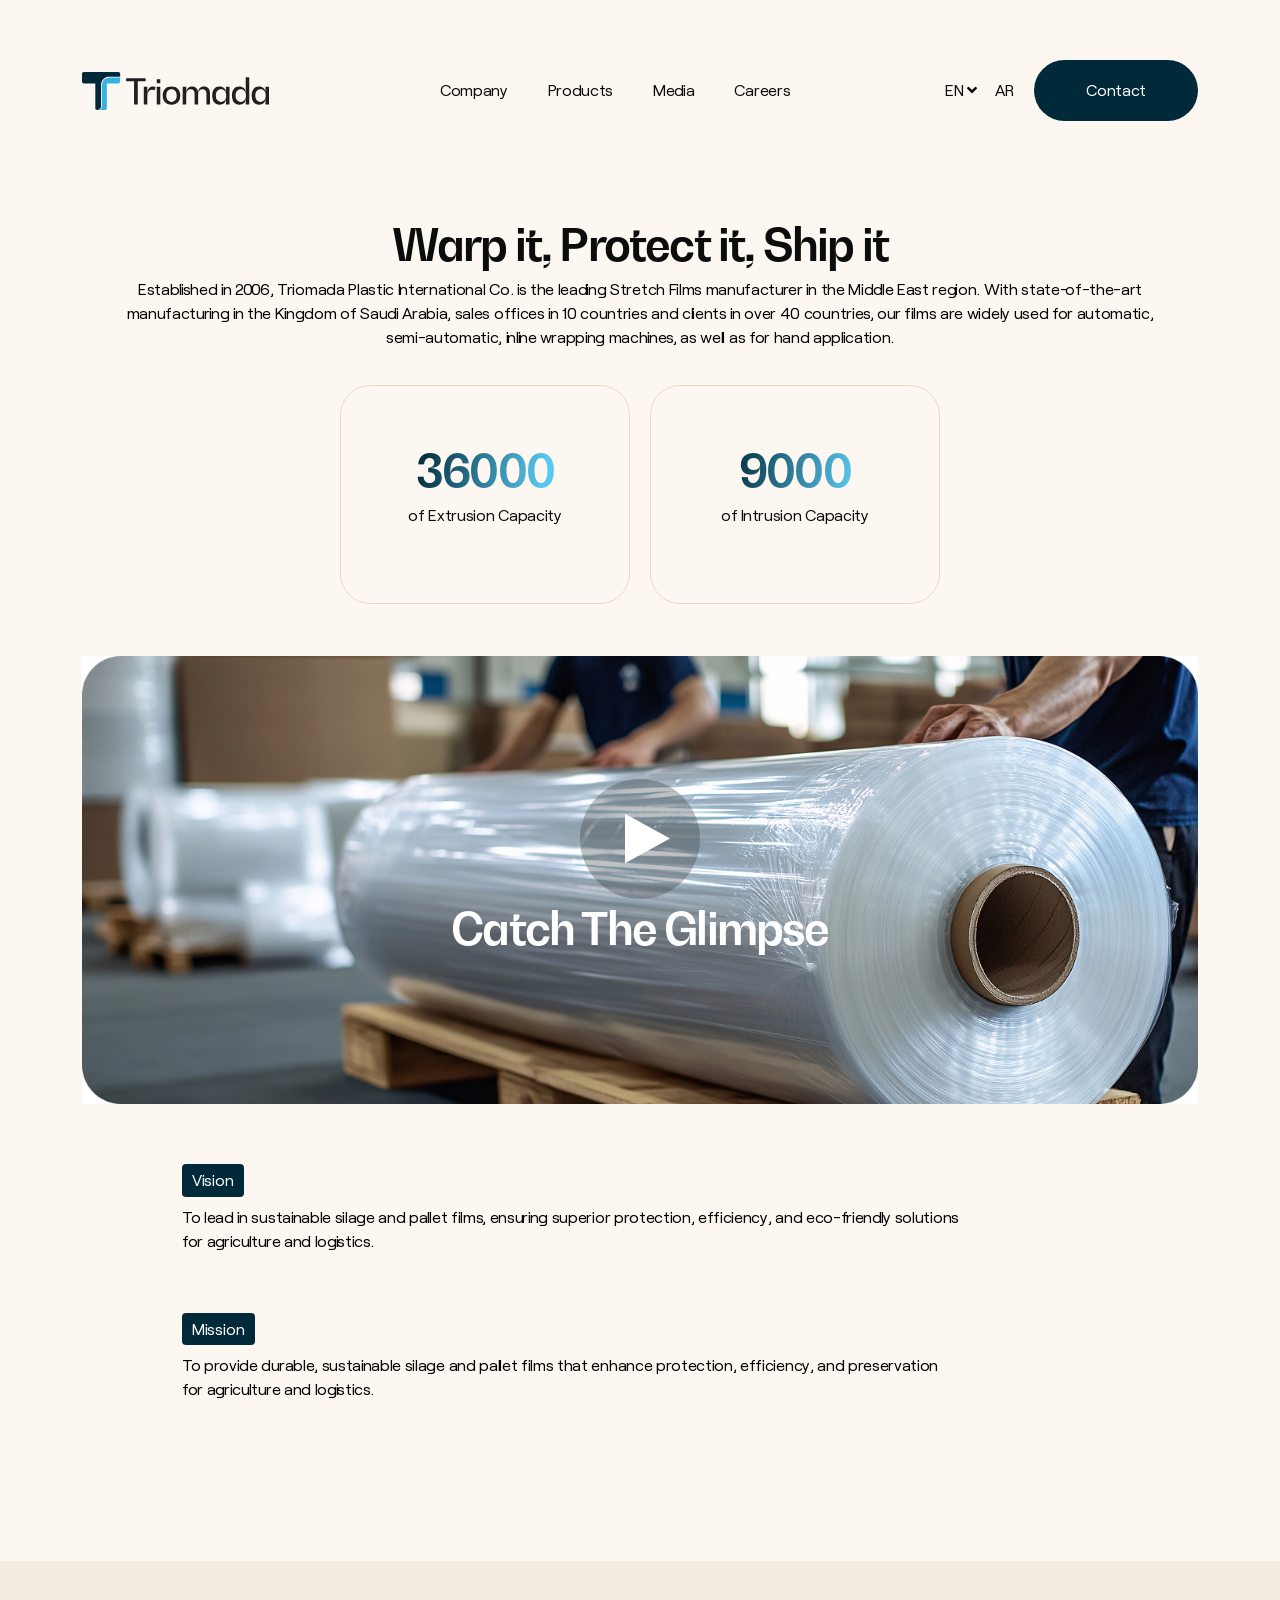
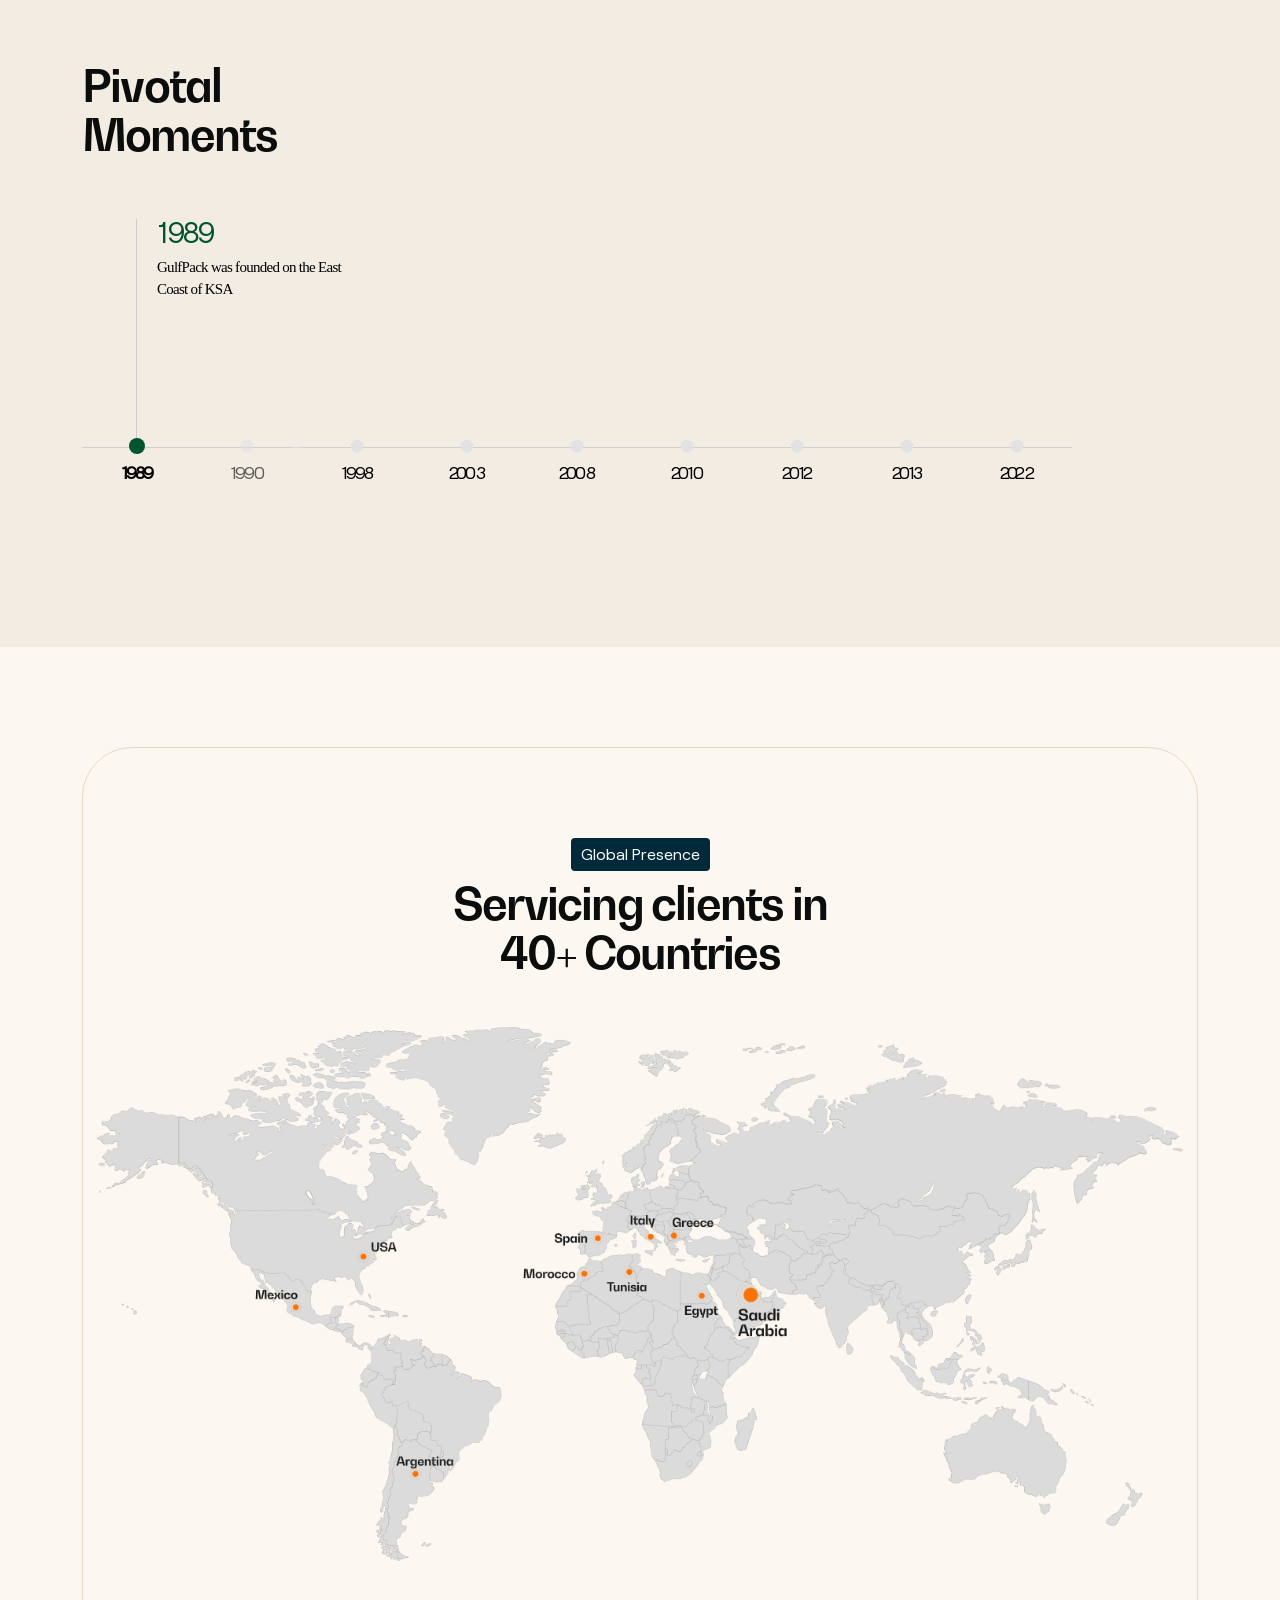
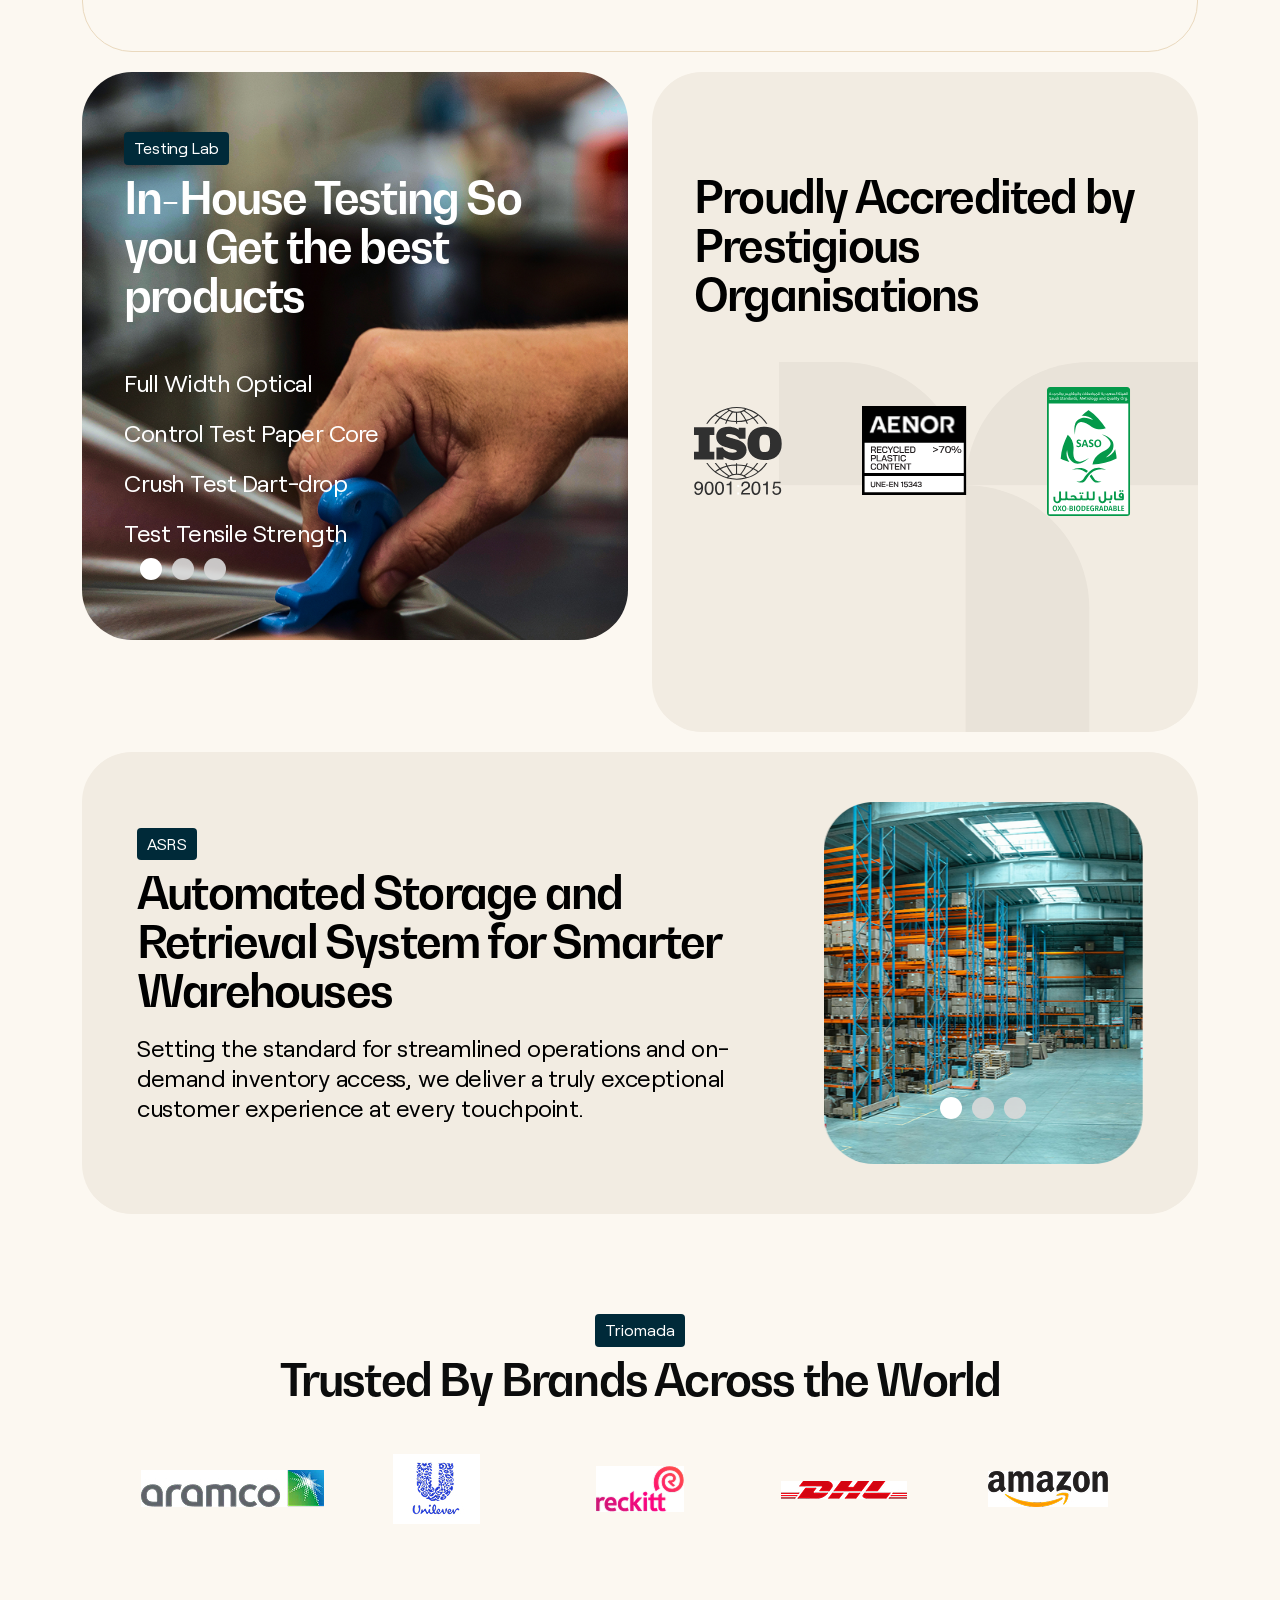
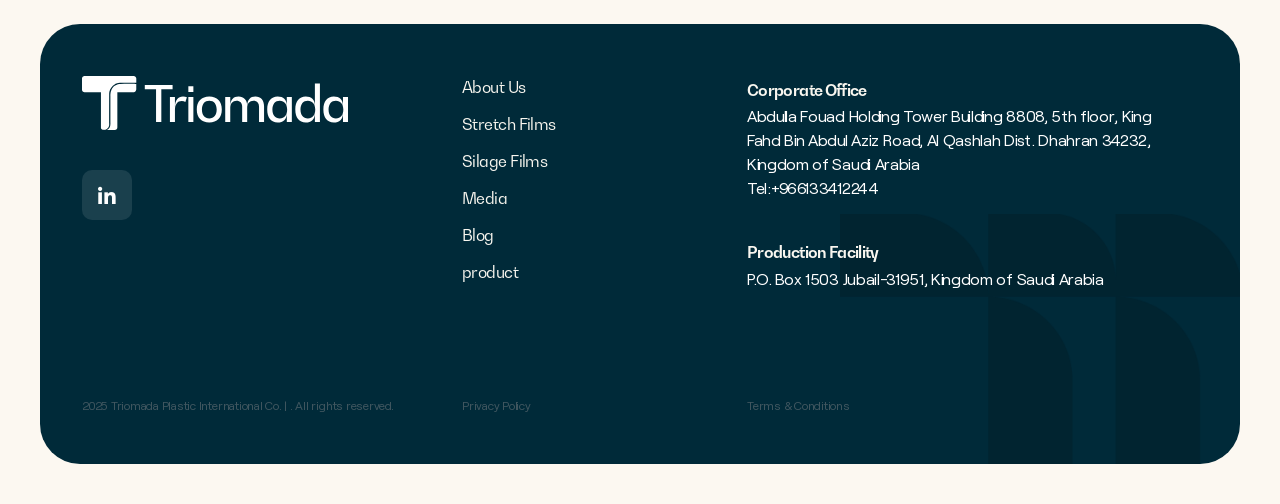
==== About.html @ 0fbc6c4c "all page" ====
<!DOCTYPE html>
<html>

<head>
  <title>Triomada</title>
  <meta name="viewport" content="width=device-width, initial-scale=1.0">
  <meta charset="utf-8">
  <link rel="icon" href="images/favicon.svg" type="image/x-icon">
  <link rel="stylesheet" href="./assets/css/bootstrap.min.css">
  <link rel="stylesheet" href="./assets/css/fancybox.css" />
  <link rel="stylesheet" href="./assets/js/owlcarousel/owl.carousel.css">
  <link rel="stylesheet" href="./assets/css/aos.css" type="text/css">
  <link rel="stylesheet" href="./assets/css/fontawesome-all.min.css" type="text/css">

  <link rel="stylesheet" type="text/css" href="./assets/css/custom.css">
  <link rel="stylesheet" type="text/css" href="./assets/css/responsive.css">


</head>

<body>
  <header id="header" class="inner-header">
    <div class="container">
      <div class="header-menu">
        <nav class="navbar navbar-expand-lg navbar-dark">
          <a class="navbar-brand" href="#"><img src="./assets/images/logo2.svg" alt=""></a>
          <div class="collapse navbar-collapse" id="collapsibleNavbar">
            <ul class="navbar-nav mx-auto">
              <li class="nav-item active"><a href="#">Company</a></li>
              <li class="nav-item"><a href="#">Products</a></li>
              <li class="nav-item"><a href="Media.html">Media</a></li>
              <li class="nav-item"><a href="Careers.html">Careers</a></li>

            </ul>
            <div class="language-werrp">
              <ul>
                <li class="nav-item"><a href="#">EN <i class="fas fa-angle-down"></i></a></li>
                <li class="nav-item"><a href="#">AR</a></li>
              </ul>
            </div>

            <div class="contact-btn">
              <a href="contact.html" class="btn">Contact</a>
            </div>
          </div>

          <button class="navbar-toggler" type="button" data-bs-toggle="collapse" data-bs-target="#collapsibleNavbar">
            <div class="menu-icon">
              <span class="navicon"></span>
            </div>
          </button>
        </nav>
      </div>
    </div>
  </header><!----close header-->

  <div class="media-page about-page">
    <div class="container">
      <div class="career-hd protectwarp" data-aos="zoom-in" data-aos-duration="3000">
        <h2>Warp it, Protect it, Ship it</h2>
        <p>Established in 2006, Triomada Plastic International Co. is the leading Stretch Films manufacturer in the
          Middle East region. With state-of-the-art manufacturing in the Kingdom of Saudi Arabia, sales offices in 10
          countries and clients in over 40 countries, our films are widely used for automatic, semi-automatic, inline
          wrapping machines, as well as for hand application.</p>
      </div>

      <div class="intrusion-card mt-0">
        <div class="card-werrp" data-aos="fade-up">
          <h2>36000</h2>
          <p>of Extrusion Capacity</p>
        </div>
        <div class="card-werrp" data-aos="fade-up">
          <h2>9000</h2>
          <p>of Intrusion Capacity</p>
        </div>
      </div>

      <div class="video-section">
        <div class="wrap-pallet">
          <img src="./assets/images/about/plastic-banner.jpg" alt="">
        </div>

        <div class="play-button">
          <!-- Fancybox video link -->
          <a href="https://lifeblnc.com/videos/solution/hero.mp4" id="playicon" data-fancybox="">
            <img src="./assets/images/about/play.svg" alt="">
          </a>
        </div>

        <div class="bottomcnt">
          <h2>Catch The Glimpse</h2>
        </div>
      </div><!----close-video-section--->

      <div class="vision-section">
        <div class="academic" data-aos="fade-up" data-aos-delay="200">
          <h6 class="heading6">Vision</h6>
          <p>To lead in sustainable silage and pallet films, ensuring superior protection, efficiency,
            and eco-friendly solutions for agriculture and logistics.</p>
        </div>
        <div class="academic" data-aos="fade-up" data-aos-delay="300">
          <h6 class="heading6">Mission</h6>
          <p>To provide durable, sustainable silage and pallet films that enhance protection, efficiency, and
            preservation for agriculture and logistics.</p>
        </div>
      </div><!----close--vision-section---->






    </div>
  </div><!----media-section-->


  <div class="pivotal-moments">
    <div class="container">
      <div class="growing-cnt">
        <h2>Pivotal <br>
          Moments</h2>
      </div>
      <div class="time-line">
        <div class="dates-overflow">
          <div class="dates-wrap">
            <div class="date active">
              <div class="date-year">
                <p>1989</p>
              </div>
              <div class="date-content">
                <div class="date-image">
                  <span class="yearwarp">1989 <img src="./assets/images/About/getty-img.jpg" alt=""></span>
                </div>
                <div class="date-text">GulfPack was founded on the East Coast of KSA</div>
              </div>
            </div>

            <div class="date ">
              <div class="date-year">
                <p>1990</p>
              </div>
              <div class="date-content">
                <div class="date-image"><span class="yearwarp">1990 <img src="./assets/images/About/getty-img.jpg"
                      alt=""></span></div>
                <div class="date-text">GulfPack was founded on the East Coast of KSA</div>
              </div>
            </div>
            <div class="date">
              <div class="date-year">
                <p>1998</p>
              </div>
              <div class="date-content">
                <div class="date-image"><span class="yearwarp">1998 <img src="./assets/images/About/getty-img.jpg"
                      alt=""></span></div>
                <div class="date-text">GulfPack was founded on the East Coast of KSA</div>
              </div>
            </div>
            <div class="date">
              <div class="date-year">
                <p>2003</p>
              </div>
              <div class="date-content">
                <div class="date-image"><span class="yearwarp">2003 <img src="./assets/images/About/getty-img.jpg"
                      alt=""></span></div>
                <div class="date-text">GulfPack was founded on the East Coast of KSA</div>
              </div>
            </div>
            <div class="date">
              <div class="date-year">
                <p>2008</p>
              </div>
              <div class="date-content">
                <div class="date-image"><span class="yearwarp">2008 <img src="./assets/images/About/getty-img.jpg"
                      alt=""></span></div>
                <div class="date-text">GulfPack was founded on the East Coast of KSA</div>
              </div>
            </div>
            <div class="date">
              <div class="date-year">
                <p>2010</p>
              </div>
              <div class="date-content">
                <div class="date-image"><span class="yearwarp">2010 <img src="./assets/images/About/getty-img.jpg"
                      alt=""></span></div>
                <div class="date-text">GulfPack was founded on the East Coast of KSA</div>
              </div>
            </div>
            <div class="date">
              <div class="date-year">
                <p>2012</p>
              </div>
              <div class="date-content">
                <div class="date-image"><span class="yearwarp">2012 <img src="./assets/images/About/getty-img.jpg"
                      alt=""></span></div>
                <div class="date-text">GulfPack was founded on the East Coast of KSA</div>
              </div>
            </div>
            <div class="date">
              <div class="date-year">
                <p>2013</p>
              </div>
              <div class="date-content">
                <div class="date-image"><span class="yearwarp">2013 <img src="./assets/images/About/getty-img.jpg"
                      alt=""></span></div>
                <div class="date-text">GulfPack was founded on the East Coast of KSA</div>
              </div>
            </div>
            <div class="date">
              <div class="date-year">
                <p>2022</p>
              </div>
              <div class="date-content">
                <div class="date-image"><span class="yearwarp">2022 <img src="./assets/images/About/getty-img.jpg"
                      alt=""></span></div>
                <div class="date-text">GulfPack was founded on the East Coast of KSA</div>
              </div>
            </div>
          </div>
        </div>
      </div>





    </div>
  </div><!--pivotal-moments---->


  <div class="global-section">
    <div class="container">
      <div class="presence-bg" data-aos="fade-up" data-aos-delay="200">
        <div class="global-hd">
          <h6 class="heading6">Global Presence</h6>
          <h2>Servicing clients in <br>
            40+ Countries</h2>
        </div>
        <div class="map">
          <img src="./assets/images/about/map.png" alt="">
        </div>
      </div><!--presence-bg-->

      <div class="Lab-section" data-aos="fade-up" data-aos-delay="200">
        <div class="row">
          <div class="col-md-6">
            <div class="labslider2">
              <div class="owl-carousel owl-theme slider2">
                <div class="item-werrp">
                  <div class="service-img">
                    <img src="./assets/images/about/auto-service.jpg" alt="">
                  </div>
                  <div class="testing-cnt">
                    <h6 class="heading6">Testing Lab</h6>
                    <h2>In-House Testing So you
                      Get the best products</h2>
                    <ul>
                      <li>Full Width Optical</li>
                      <li>Control Test Paper Core</li>
                      <li> Crush Test Dart-drop</li>
                      <li>Test Tensile Strength </li>
                    </ul>
                  </div>
                </div>

                <div class="item-werrp">
                  <div class="service-img">
                    <img src="./assets/images/about/auto-service.jpg" alt="">
                  </div>
                  <div class="testing-cnt">
                    <h6 class="heading6">Testing Lab</h6>
                    <h2>In-House Testing So you
                      Get the best products</h2>
                    <ul>
                      <li>Full Width Optical</li>
                      <li>Control Test Paper Core</li>
                      <li> Crush Test Dart-drop</li>
                      <li>Test Tensile Strength </li>
                    </ul>
                  </div>
                </div>

                <div class="item-werrp">
                  <div class="service-img">
                    <img src="./assets/images/about/auto-service.jpg" alt="">
                  </div>
                  <div class="testing-cnt">
                    <h6 class="heading6">Testing Lab</h6>
                    <h2>In-House Testing So you
                      Get the best products</h2>
                    <ul>
                      <li>Full Width Optical</li>
                      <li>Control Test Paper Core</li>
                      <li> Crush Test Dart-drop</li>
                      <li>Test Tensile Strength </li>
                    </ul>
                  </div>
                </div>




              </div>
            </div>
          </div>

          <div class="col-md-6">
            <div class="service-box">
              <div class="proudly-cnt">
                <h2>Proudly Accredited by
                  Prestigious Organisations</h2>
                <ul class="colum1">
                  <li><a href="#"><img src="./assets/images/about/Isolation_Mode.svg" alt=""></a></li>
                  <li><a href="#"><img src="./assets/images/about/Isolation_Mode2.svg" alt=""></a></li>
                  <li><a href="#"><img src="./assets/images/about/Isolation_Mode3.svg" alt=""></a></li>
                </ul>
              </div>
            </div>
          </div>
        </div>
      </div><!---Lab-section-->

      <div class="retrieval-section" data-aos="fade-up" data-aos-delay="400">
        <div class="row">
          <div class="col-md-8">
            <div class="standard-cnt">
              <h6 class="heading6">ASRS</h6>
              <h2>Automated Storage and
                Retrieval System for Smarter
                Warehouses</h2>
              <p>Setting the standard for streamlined operations and on-demand inventory access, we deliver a truly
                exceptional customer experience at every touchpoint.</p>
            </div>
          </div>
          <div class="col-md-4">
            <div class="labslider2">
              <div class="owl-carousel owl-theme slider2">
                <div class="item-werrp">
                  <div class="service-img">
                    <img src="./assets/images/about/jacques-dillies.jpg" alt="">
                  </div>
                </div>
                <div class="item-werrp">
                  <div class="service-img">
                    <img src="./assets/images/about/jacques-dillies.jpg" alt="">
                  </div>
                </div>
                <div class="item-werrp">
                  <div class="service-img">
                    <img src="./assets/images/about/jacques-dillies.jpg" alt="">
                  </div>
                </div>
              </div>
            </div>
          </div>
        </div>
      </div>



    </div>
  </div><!--global-section-->

  <div class="brands-section">
    <div class="container">
     <div class="brands-hd" data-aos="zoom-in" data-aos-duration="3000">
      <h6 class="heading6">Triomada</h6>
      <h2>Trusted By Brands Across the World</h2>
     </div>


      <div class="owl-carousel owl-theme brandlogo" >
        <div class="item-logo">
          <a href="#"><img src="./assets/images/about/brand1.jpg" alt=""></a>
        </div>
        <div class="item-logo">
          <a href="#"><img src="./assets/images/about/brand2.jpg" alt=""></a>
        </div>
        <div class="item-logo">
          <a href="#"><img src="./assets/images/about/brand3.jpg" alt=""></a>
        </div>
        <div class="item-logo">
          <a href="#"><img src="./assets/images/about/brand4.jpg" alt=""></a>
        </div>
        <div class="item-logo">
          <a href="#"><img src="./assets/images/about/brand5.jpg" alt=""></a>
        </div>
      </div>
    </div>
  </div><!--brands-section-->

  <footer class="footer">
    <div class="footer-bg">
      <div class="container">
        <div class="row">
          <div class="col-md-4">
            <div class="ftr-logo">
              <a href="#"><img src="./assets/images/footer-logo.svg" alt=""></a>
            </div>
            <div class="social-icon">
              <a href="#"><i class="fab fa-linkedin-in"></i></a>
            </div>
          </div>
          <div class="col-md-3">
            <div class="ftr-menu">
              <ul>
                <li><a href="#">About Us</a></li>
                <li><a href="#">Stretch Films</a></li>
                <li><a href="#">Silage Films</a></li>
                <li><a href="#">Media</a></li>
                <li><a href="#">Blog</a></li>
                <li><a href="#">product</a></li>
              </ul>
            </div>
          </div>

          <div class="col-md-5">
            <div class="contact-adress">
              <h5>Corporate Office</h5>
              <p>Abdulla Fouad Holding Tower Building 8808, 5th floor, King
                Fahd Bin Abdul Aziz Road, Al Qashlah Dist. Dhahran 34232, Kingdom of Saudi Arabia</p>
              <p>Tel:<a href="tel:+966133412244">+966133412244</a></p>

              <div class="facility">
                <h5>Production Facility</h5>
                <p>P.O. Box 1503 Jubail-31951, Kingdom of Saudi Arabia</p>
              </div>

            </div>
          </div>


        </div>

        <div class="copyright">
          <div class="row">
            <div class="col-md-4">
              <p>2025 Triomada Plastic International Co. | . All rights reserved.</p>
            </div>
            <div class="col-md-3">
              <p>Privacy Policy</p>
            </div>
            <div class="col-md-5">
              <p>Terms & Conditions</p>
            </div>
          </div>
        </div>


      </div>
    </div>
  </footer>


  <script src="./assets/js/jquery-3.6.3.js"></script>
  <script src="./assets/js/bootstrap.bundle.min.js"></script>
  <script src="./assets/js/fancybox.umd.js"></script>
  <script src="./assets/js/aos.js"></script>
  <script src="./assets/js/owlcarousel/owl.carousel.js"></script>
  <script src="./assets/js/custom.js"></script>


  <script>
    window.addEventListener('load', function () {
      const dates = document.querySelectorAll('.date');
      const controls = document.querySelectorAll('.controls');
      let activeDate = 0;
      let autoplayInterval;
      const autoplayDelay = 3000; // Delay in milliseconds (3 seconds)

      function changeDate(index) {
        if (index < 0) index = 0;
        if (index >= dates.length) index = dates.length - 1;

        dates.forEach((date, i) => {
          date.classList.remove('active', 'sibling');
          if (i === index) {
            date.classList.add('active');
          } else if (i === index - 1 || i === index + 1) {
            date.classList.add('sibling');
          }
        });
      }

      function startAutoplay() {
        stopAutoplay(); // Ensure no duplicate intervals are running
        autoplayInterval = setInterval(() => {
          activeDate = (activeDate + 1) % dates.length; // Loop back to the start
          changeDate(activeDate);
        }, autoplayDelay);
      }

      function stopAutoplay() {
        clearInterval(autoplayInterval);
      }

      dates.forEach((date, index) => {
        date.addEventListener('click', () => {
          activeDate = index;
          changeDate(activeDate);
          startAutoplay(); // Restart autoplay after manual interaction
        });
      });

      controls.forEach(control => {
        control.addEventListener('click', () => {
          const direction = parseInt(control.dataset.direction);
          activeDate += direction;
          if (activeDate < 0) activeDate = 0;
          if (activeDate >= dates.length) activeDate = dates.length - 1;
          changeDate(activeDate);
          startAutoplay(); // Restart autoplay after manual interaction
        });
      });

      // Start autoplay when the page loads
      startAutoplay();
    });

  </script>








</body>

</html>
---- assets/css/custom.css ----
/*
Poject Title : Triomada
Responsive   : Yes ( Bootstrap5) 
Author       : Golu Prajapati
Status       : Find a small win each day.
Date         : 22/02/2025.
*/


@font-face {font-family:FontAwesome;src:url(../fonts/FontAwesome.otf);}
@font-face {font-family:BwGradualDEMO-Regular;src:url(../fonts/BwGradualDEMO-Regular.otf);}
@font-face {font-family:BwGradualDEMO-Light; src:url(../fonts/BwGradualDEMO-Light.otf);}
@font-face {font-family:BwGradualDEMO-Bold; src:url(../fonts/BwGradualDEMO-Bold.otf);}
@font-face {font-family:BwGradualDEMO-Medium; src:url(../fonts/BwGradualDEMO-Medium.otf);}

@font-face{font-family:Roobert-Regular; src: url(../fonts/Roobert-Regular.ttf); }
@font-face{font-family:Roobert-SemiBold; src: url(../fonts/Roobert-SemiBold.otf); }
@font-face{font-family:Roobert-Medium; src: url(../fonts/Roobert-Medium.otf); }

body{font-family: "Roobert-Regular", serif;color:#353332;line-height:1.7;font-size: 14px; letter-spacing: normal;}

h2{font-family:'BwGradualDEMO-Bold';}
h4{font-family:'BwGradualDEMO-Bold';}

h1, h2, h3, h4, h5, h6, p, ul, ol, li {position: relative;}
img {max-width: 100%;}
ul{list-style: none; padding: 0px; margin: 0px;}
a{text-decoration: none;}
/*---header----*/
#header{position: absolute; top: 60px; left: 0px; right: 0px; width: 100%;z-index: 99;}
.navbar-expand-lg .navbar-collapse{justify-content: end;}
.header-menu .navbar-dark{background:transparent; border-radius: 0px; padding:0px;} 
.header-menu .navbar-nav li a {color: #FFF;text-align: center;font-size: 16px;font-style: normal;font-weight: 500;
  line-height: 20px;letter-spacing: -0.32px; margin: 0px 20px;}
.header-menu .navbar-nav li.active a{color: #FCF8F1;}
.header-menu .navbar-nav li a:hover{color: #FCF8F1;}
   
.language-werrp ul{display: flex; align-items: center; gap: 0px 18px; margin-right: 20px;}
.language-werrp li a{color: #FFF;text-align: center;font-size: 16px;font-style: normal;font-weight: 500;
  line-height: 20px;letter-spacing: -0.32px;}

.contact-btn a.btn{display: inline-flex;justify-content: center;align-items: center;gap: 10px;padding: 20px 52px;border-radius: 160px;
  background: #FFF; color: #002A3A;font-size: 16px;font-weight: 500;line-height: 20.8px;letter-spacing: -0.32px; border: 0px;
  transition: background 0.3s ease-in-out, color 0.3s ease-in-out, transform 0.3s ease-in-out, box-shadow 0.3s ease-in-out;}

.contact-btn a.btn:hover {background: #002A3A;color: #FFF;transform: translateY(-3px);box-shadow: 0px 10px 20px rgba(0, 42, 58, 0.2);}
.contact-btn a.btn:active {transform: translateY(1px);box-shadow: 0px 5px 10px rgba(0, 42, 58, 0.15);}



.navbar-toggler {position: relative;padding: 5px;border: none;background: transparent;}

.menu-icon {width: 25px;height: 20px;display: flex;flex-direction: column;justify-content: space-between;cursor: pointer;}
.navicon {background: #fff;display: block;height: 3px;width: 25px;position: relative;transition: all 0.3s ease-in-out;}
.navicon:before,
.navicon:after {content: '';background: #fff;width: 100%;height: 3px;position: absolute;left: 0;transition: all 0.3s ease-in-out;}
.navicon:before {top: -8px;}
.navicon:after {top: 8px;}
/* Toggle Animation */
.navbar-toggler[aria-expanded="true"] .navicon {background: transparent;}
.navbar-toggler[aria-expanded="true"] .navicon:before {transform: rotate(45deg);top: 0;}
.navbar-toggler[aria-expanded="true"] .navicon:after {transform: rotate(-45deg);top: 0;}

.navbar-toggler:focus{box-shadow: none;}



.inner-header .header-menu .navbar-nav li a {color: #0B0B0B;}
.inner-header .contact-btn a.btn{background: #002A39; color: #fff;}
.inner-header .language-werrp li a{color: #0B0B0B;}

/*---header close---*/


/*---banner section----*/
.banner-section{padding: 30px 40px 0px 40px; background: #FCF8F1;}
.banner-werrp{background-image: url(../images/Home-banner.jpg); background-position: center; background-size: cover; position: relative; padding: 40% 0px 0px 0px; border-radius: 50px;}
.tittle-hd{text-align: center; position: absolute; bottom: 40px;width: 100%; z-index: 22; left: 0px; right: 0px;}
.heading6 {padding: 2px 10px;border-radius: 4px;transition: background 0.3s ease-in-out, transform 0.3s ease-in-out, box-shadow 0.3s ease-in-out;
  background: #002A39;color: #FFF;font-size: 16px;font-weight: 500;line-height: 28.8px;display: inline-block;}

  .heading6:hover {background: #004d66;transform: translateY(-3px);box-shadow: 0px 10px 20px rgba(0, 42, 57, 0.3);}
  .heading6:active {transform: translateY(1px);box-shadow: 0px 5px 10px rgba(0, 42, 57, 0.2);}

  .tittle-hd h2{color: #FFF;font-size: 85px;font-weight: 700;line-height: 28.8px; display: flex;
    height: 84px;flex-direction: column;justify-content: center;flex-shrink: 0; margin: 0 auto;}
  .tittle-hd p{color: #FFF;font-size: 18px;font-weight: 300;line-height: 28.8px;}
/*---banner close----*/

/*-Partner section----*/
.partner-section{position: relative; padding: 100px 0px; overflow: hidden;background: #FCF8F1;}
.section-title{max-width: 946px; margin: 0px auto; text-align: center;}
.section-title .heading6{margin: 0px;}
.section-title h2{color: #0B0C0C;font-size: 45px;font-weight: 700;line-height: 48.8px;letter-spacing: -1.8px; margin: 20px 0px;}
.section-title p{color:#0B0C0C;text-align: center;font-size: 16px;font-weight: 300;line-height: 24px;letter-spacing: -0.32px;}

.intrusion-card{display: grid; grid-template-columns: repeat(2 ,1fr); gap: 0px 20px; max-width: 600px; margin: 60px auto 0px;}
.card-werrp{border-radius: 30px;border: 1px solid #EAD9BE; padding: 60px; text-align: center;transition: transform 0.3s ease-in-out, border-color 0.3s ease-in-out, box-shadow 0.3s ease-in-out;}
.card-werrp h2{font-size: 45px;font-weight: 700;line-height: 48.8px;
  letter-spacing: -1.8px; background: linear-gradient(101deg, #002A3A 10.2%, #2F7C99 48.89%, #59C7EE 83.89%);
  background-clip: text;-webkit-background-clip: text;-webkit-text-fill-color: transparent;}
.card-werrp p{color:#0B0C0C;text-align: center;font-size: 16px;font-weight: 300;line-height: 24px;letter-spacing: -0.32px; transition: color 0.3s ease-in-out;}

.card-werrp:hover {transform: translateY(-5px);border-color: #c9a87d;box-shadow: 0px 10px 25px rgba(0, 0, 0, 0.15);}
.card-werrp:hover h2 {transform: scale(1.1);}
.card-werrp:hover p {color: #002A3A;}


.layer-grid{display: grid; grid-template-columns: repeat(4 ,1fr); gap: 0px 20px;    padding: 100px 0px 70px 0px;}
.card-box{border-radius: 20px;background: #F2ECE2; position: relative; overflow: hidden; padding: 80px 40px; text-align: center;transition: background 0.3s ease-in-out, transform 0.3s ease-in-out, box-shadow 0.3s ease-in-out;}
.card-box span img{margin-bottom: 50px;transition: transform 0.3s ease-in-out;}
.card-box h4{color: rgba(11, 11, 11, 0.30);font-size: 30px;font-family:'BwGradualDEMO-Medium';transition: color 0.3s ease-in-out; font-weight: 700;line-height: 35px;letter-spacing: -1.2px; margin: 0px;}

.card-box:hover {background: #fff;transform: translateY(-5px);box-shadow: 0px 10px 25px rgba(0, 0, 0, 0.15);}
.card-box:hover span img {transform: scale(1.1);}
.card-box:hover h4 {color: rgba(11, 11, 11, 0.7);}


.more-btn a.btn {color: #FFF;font-size: 16px;font-weight: 600;line-height: 20.8px;letter-spacing: -0.32px;
  border-radius: 160px;background: #002A39;padding: 20px 52px;display: inline-block;border: 0px; 
   transition: background 0.3s ease-in-out, transform 0.3s ease-in-out, box-shadow 0.3s ease-in-out;}

.more-btn a.btn:hover {background: #004d66;transform: translateY(-3px);box-shadow: 0px 10px 20px rgba(0, 42, 57, 0.3);}
.more-btn a.btn:active {transform: translateY(1px);box-shadow: 0px 5px 10px rgba(0, 42, 57, 0.2);}

/*-Partner section  ----*/
.product-section{position: relative; overflow: hidden; padding: 0px 0px 100px;background: #FCF8F1;}
.product-section h2{color: #0B0C0C;font-size: 45px;font-weight: 700;line-height: 48.8px;letter-spacing: -1.8px; text-align: center; margin-bottom: 40px;}


.pallet-sec{border-radius: 40px;background: #F2ECE2; max-width: 960px; margin: 0 auto 16px;height: 450px;
  flex-shrink: 0;}
.lefsec img{border-radius: 40px;}
.rightsec{padding: 35px; position: relative;}
.rightsec h4{color: #000;font-family:'BwGradualDEMO-Medium';font-size: 45px;font-weight: 700;line-height: 48.8px;letter-spacing: -1.8px; margin-bottom: 20px;}
.rightsec p{color: rgba(0, 0, 0, 0.50);font-size: 16px;font-weight: 300;line-height: 24px;letter-spacing: -0.32px; margin-bottom: 40px;}

.rightsec ul{display: grid; grid-template-columns: repeat(2 ,1fr); gap: 0px 30px;}
.rightsec li a{color: rgba(0, 0, 0, 0.50);font-size: 16px;font-weight: 300;line-height: 24px;letter-spacing: -0.32px;display: flex; align-items: center; gap: 10px;}
.rightsec li {margin-bottom: 40px;}

.rightsec .arrow{display: block; margin-top: 40px;}
/*---product-section----*/

/*---.steps-section------*/
.steps-section{position: relative; overflow: hidden; padding: 0px 0px 100px;background: #FCF8F1;}
.sustain-img{position: relative;}
.sustain-img .round-img img{border-radius: 40px;}
.effort-cnt {position: absolute;top: 50px;left: 40px;z-index: 22;}
.effort-cnt h4{color: #000;font-size: 45px;font-weight: 700;line-height: 48.8px;letter-spacing: -1.8px; margin: 12px 0px;}
.effort-cnt p{color: #000;font-size: 16px;font-weight: 300;line-height: 24px;letter-spacing: -0.32px; margin-bottom: 40px;}
.effort-cnt a.btn {color: #002A3A;font-size: 16px;font-style: normal;font-weight: 600;line-height: 20.8px;letter-spacing: -0.32px;
  border-radius: 160px;background: #FFF;display: inline-block;padding: 20px 52px; border: 0px; transition: background 0.3s ease-in-out, color 0.3s ease-in-out, transform 0.3s ease-in-out, box-shadow 0.3s ease-in-out;}

  .effort-cnt a.btn:hover {background: #004d66;transform: translateY(-3px);box-shadow: 0px 10px 20px rgba(0, 42, 57, 0.3); color: #fff;}
  .effort-cnt a.btn:active {transform: translateY(1px);box-shadow: 0px 5px 10px rgba(0, 42, 57, 0.2);}

.manufacturer{background-image: url('../images/sustain-2.jpg');background-position: center; background-size: cover;border-radius: 27px; padding: 52px 40px;}
.manufacturer .heading6{background:#04CBE6;}
.manufacturer p{color:#fff;font-size: 16px;font-weight: 300;line-height: 24px;letter-spacing: -0.32px;}

.bottom-cnt{position: relative; padding-top: 100px;}
.bottom-cnt h5{color:#fff;font-size: 24px;font-weight: 300;line-height: 26px;letter-spacing: -0.48px; margin-bottom: 5px;}
.bottom-cnt p{margin: 0px;}

.proudly-card{border-radius: 36px;border: 1px solid #E3DCCC; padding: 40px 40px; position: relative; margin-top: 20px;}
.proudly-card h4{color: #000;font-size: 40px;font-weight: 700;line-height: 48.8px;letter-spacing: -1.8px; margin-bottom: 152px;}
.proudly-card ul{display: flex; align-items: center; gap: 40px;}
  /*---.steps-section------*/

  /*---Resources-------*/
 .resources{position: relative; overflow: hidden; padding: 10px 0px 100px;background: #FCF8F1;}
 .resources .heading6{margin-bottom: 20px;}
  .resources h4{color: #0B0C0C;font-size: 45px;font-weight: 700;line-height: 48.8px;letter-spacing: -1.8px; margin-bottom: 40px;}
 .grid-layer3{display: grid; grid-template-columns: repeat(3 ,1fr); gap: 0px 20px; padding-bottom: 70px;}
.blog-box{position: relative; overflow: hidden;transition: transform 0.3s ease-in-out;}
.blog-img img{border-radius: 40px; width: 100%; transition: transform 0.3s ease-in-out;}
.evangeline{position: absolute; bottom: 10px; left: 0px; right: 0px;border-radius: 28px; margin: 0px 10px;background: #FCF8F1; padding: 28px;transition: background 0.3s ease-in-out, box-shadow 0.3s ease-in-out;}
.evangeline span{color: #000;font-size: 12px;font-weight: 300;line-height: normal; margin-bottom: 5px; display: block;}
.evangeline h5{color: #000;font-size: 24px;font-weight: 300;line-height: 26px;letter-spacing: -0.48px; margin-bottom: 20px; max-width: 240px;}
.evangeline .arrow {display: inline-block;transition: transform 0.3s ease-in-out;}
.evangeline::after{content: ''; position: absolute; bottom: 0px; right: 12px; background-image: url('../images/stretch-vector.svg'); background-position: center; background-size: cover;     width: 101px;height: 89px;}

.blog-box:hover {transform: translateY(-5px);}
.blog-box:hover .blog-img img {transform: scale(1.05);}
.blog-box:hover .evangeline .arrow {transform: translateX(5px);}
.blog-box:hover .evangeline {background: #f0e7d8;box-shadow: 0px 10px 20px rgba(0, 0, 0, 0.1);}
/*---Resources-------*/


/*----footer----*/
.footer{ position: relative;background: #FCF8F1;padding: 0px 40px 40px 40px;}
.footer-bg{border-radius: 40px; background: #002A39; position: relative; padding: 52px 0px;}
.footer-bg::after{content: ''; position: absolute; bottom: 0px; right: 0px; background-image: url('../images/footer-bg2.png'); background-position: center; background-size: cover;
  width: 400px;height: 250px;}

.ftr-logo{margin-bottom: 40px;}
.social-icon a{color: #fff; font-size: 20px; width: 50px; height: 50px; line-height: 50px; display: inline-block; text-align: center;border-radius: 10px;background: rgba(255, 255, 255, 0.10);}
.ftr-menu li a{color:#F9F7F0;font-family: 'BwGradualDEMO-Regular';font-size: 16px;font-weight: 400;line-height: 20px;letter-spacing: -0.56px; display: inline-block; margin-bottom: 16px;}
.contact-adress {max-width: 427px;position: relative;z-index: 99;}
.contact-adress h5{color:#F9F7F0;    font-family: 'BwGradualDEMO-Bold';font-size: 16px;font-weight: 700;line-height: 28.8px;letter-spacing: -0.64px; margin-bottom: 0px;}
.contact-adress p{color: #FFF;font-size: 16px;font-weight: 300;line-height: 24px;letter-spacing: -0.32px; margin: 0px;}
.contact-adress p a{color: #FFF; text-decoration: none;}
.facility{margin-top: 38px;}

.copyright{position: relative; padding-top: 100px;}
.copyright p{color: #405760;font-size: 12px;font-weight: 300;line-height: normal;letter-spacing: -0.24px; margin: 0px; position: relative; z-index: 22;}




/*-----Contact page------*/

.contact-section{position: relative; padding: 100px 0px; background: #FCF8F1;}
.contact-section .Production{position: relative; padding: 80px 80px; border-radius: 50px; background: #002A39; margin-top: 60px;}
.get-werrp h2{color: #FFF;font-size: 45px;font-weight: 700;line-height: 48.8px;letter-spacing: -1.8px;}
.get-werrp .heading6{background: #fff; color: #002A39;}

.email-get{position: relative; margin-top: 90px;}
.email-get h6{color: #FFF;font-size: 16px;font-weight: 500;line-height: normal;letter-spacing: -0.64px; margin-bottom: 2px;}
.email-get p{color: #fff;font-size: 16px;font-weight: 300;line-height: 24px;letter-spacing: -0.32px;}
.email-get a{text-decoration: none; color: #fff;font-size: 16px;font-weight: 300;line-height: 24px;letter-spacing: -0.32px; display: block;} 

.address-info{position: relative; max-width: 390px; margin-left: auto; z-index: 99;}
.address-info h6{color: #FFF;font-size: 16px;line-height: normal;}
.address-info p{color: #FFF;font-size: 16px;font-weight: 300;line-height: 24px;letter-spacing: -0.32px;}
.address-info p a{text-decoration: none; color: #fff;} 
.address-2{margin: 40px 0px;}
.address-info::after {content: '';position: absolute;bottom: -90px;right: 0px;background-image: url(../images/footer-bg2.png);background-position: center;background-size: cover;width: 500px;height:350px;z-index: -1;}


.form-section{position: relative; padding: 0px 0px 100px; background: #FCF8F1;}
.infom-form {border-radius: 50px;background: #F2ECE2; padding: 90px; position: relative;}
.get-hd h2{color: #000;font-size: 45px;font-style: normal;font-weight: 700;line-height: 48.8px;letter-spacing: -1.8px; max-width: 390px;}
.contact-form label{color: #000;font-size: 16px;font-weight: 500;line-height: 26px;letter-spacing: -0.32px; margin-bottom: 6px;}
.contact-form .form-control{border-radius: 190px; height: 60px;border: 1px solid #C1C1C1; color: #0B0B0B;font-size: 16px;font-weight: 300;line-height: 24px;letter-spacing: -0.32px; margin-bottom: 24px;
 background: transparent;}
 .contact-form  textarea.form-control{min-height: 90px;}
 textarea {resize: none;}
 .submit-btn button.btn{margin-top: 30px; padding: 20px 52px;border-radius: 160px;background: #002A39; color: #fff;font-size: 16px;font-weight: 500;line-height: 20.8px;letter-spacing: -0.32px; border: 0px;transition: background 0.3s ease-in-out, color 0.3s ease-in-out, transform 0.3s ease-in-out, box-shadow 0.3s ease-in-out;}
 .submit-btn button.btn:hover {background: #002A3A;color: #FFF;transform: translateY(-3px);box-shadow: 0px 10px 20px rgba(0, 42, 58, 0.2);}
   
 
 /*---Media page----*/

 .media-page{position: relative; padding: 100px 0px; background: #FCF8F1;}
 .media-hd{text-align: center; padding: 90px 0px 20px 0px;}
 .media-hd .heading6{background: #002A39; color: #fff;}
 .media-hd h2{color: #0B0C0C;font-size: 45px;font-weight: 700;line-height: 48.8px;letter-spacing: -1.8px;}

 ul#pills-tab {justify-content: center;gap: 0px 15px; margin-bottom: 30px;}
 .scroll-tabs .nav-pills .nav-link{font-family:'Roobert-SemiBold'; border-radius: 160px;background: #FFF;padding: 20px 52px;color: #002A3A;font-size: 16px;font-weight: 600;line-height: 20.8px;letter-spacing: -0.32px;}
 .scroll-tabs  .nav-pills .nav-link.active, .nav-pills .show>.nav-link{background: #002A39; color: #fff;}

 .blog-box{margin-top: 20px;}


 /*-----Blog Detail page-------*/

.media-hd p{color: #000;font-size: 12px;font-weight: 300;line-height: normal; margin-bottom: 24px; }
.detail-img img{width: 100%; padding-bottom: 100px;}
.blog-content {position: relative;max-width: 1100px;margin: 0 auto;}
.blog-content h4{color: #000;font-size: 24px;font-weight: 700;letter-spacing: -0.96px; margin-bottom: 6px;}
.blog-content p{color: #000;font-size: 16px;font-weight: 300;line-height: 24px;letter-spacing: -0.32px;}
.blog-content h5{color: #000;font-size: 24px;font-weight: 300;line-height: 30px;letter-spacing: -0.48px;margin-bottom: 0px; padding-top: 30px;}

/*----Privacy Policy------*/
.privacy-hd{ padding: 90px 0px;}
.privacy-hd h2{color: #0B0C0C;font-size: 45px;font-weight: 700;line-height: 48.8px;letter-spacing: -1.8px;}
.processed-list h5{margin-bottom: 0px;}
.processed-list ul {list-style: disc; padding-left: 26px;}
.processed-list li{color: #000;font-size: 16px;font-weight: 300;line-height: 24px;letter-spacing: -0.32px;}



/*------Careers page------*/
.career-hd{text-align: center;padding: 90px 0px; position: relative; max-width: 1030px; margin: 0 auto;}
.career-hd h2{color: #0B0C0C;font-size: 45px;font-weight: 700;line-height: 48.8px;letter-spacing: -1.8px;}
.career-hd p{color: #000;font-size: 16px;font-weight: 300;line-height: 24px;letter-spacing: -0.32px;}

.item-slider img{border-radius: 30px;}
.career-slider .owl-prev:before {content: '';background-image: url(../images/career/preview-left.svg);background-repeat: no-repeat;position: absolute;
  bottom: -10%;left:-5%; right: 0px; text-align: center;  width: 35px;  margin: 0 auto;height: 35px;background-size: 35px;}
.career-slider .owl-next:before {content: '';background-image: url(../images/career/preview-right.svg);background-repeat: no-repeat;position: absolute;
  bottom: -10%;right:-5%; text-align: center; left:0px; margin: 0 auto;   width: 35px;height: 35px;background-size: 35px;}
.career-slider .owl-theme .owl-controls .owl-nav div {height: 0px !important;}

.intensive{max-width: 780px; padding: 120px 0px 100px; margin-left: 100px;}
.intensive h2{color: #0B0C0C;font-size: 45px;font-weight: 700;line-height: 48.8px;letter-spacing: -1.8px;}
.academic{margin: 60px 0px;}
.academic p{ color: #000;font-size: 16px;font-weight: 300;line-height: 24px;letter-spacing: -0.32px;}

.Open-section{position: relative; padding: 0px 0px 100px;}
.Open-section h2{color: #0B0C0C;font-size: 45px;font-weight: 700;line-height: 48.8px;letter-spacing: -1.8px;}
.latest-list {padding: 20px 0px;position: relative;}
.latest-list ul {display: flex;align-items: center;justify-content: space-between;}
.latest-list li{color: #000;font-size: 16px;font-style: normal;font-weight: 500;line-height: 28.8px;}
.latest-list li a{text-decoration: none; color: #000;}
.latest-list li a img{margin-left: 6px;}
.latest-list li:first-child{width: 40%;}
.latest-list::after {content: '';position: absolute;bottom: 0px;left: 0%;width: 100%;height: 1px;background: #EAD9BE;text-align: center;}


.supportive{border-radius: 50px;background: #F2ECE2; padding: 60px 50px; position: relative;}
.supportive .row{align-items: center;}
.purchase-cnt h2{color: #0B0C0C;font-size: 45px;font-weight: 700;line-height: 48.8px;letter-spacing: -1.8px; margin-bottom: 30px;}
.purchase-cnt h5{color: #000;font-size: 24px;font-weight: 300;line-height: 30px;letter-spacing: -0.48px; margin-bottom: 0px;}
.purchase-cnt p{color: #000;font-size: 16px;font-weight: 300;line-height: 24px;letter-spacing: -0.32px;}

.getty-images img{border-radius: 30px; width: 100%;}



/*---about us page------*/

.career-hd.protectwarp{padding: 120px 0px 20px 0px;}

.video-section{position: relative; padding: 52px 0px 0px 0px;}
.wrap-pallet{position: relative;}
.play-button{position: absolute; top: 35%; left: 0px; right: 0px; text-align: center; margin: 0 auto; z-index: 2;}
.bottomcnt{position: absolute; top: 60%; left: 0px; right: 0px; text-align: center; margin: 0 auto; z-index: 2;}
.bottomcnt h2{color: #FFF;font-size: 45px;font-weight: 700;line-height: 48.8px;letter-spacing: -1.8px;}

.vision-section{position: relative;max-width: 780px;margin-left: 100px; }

.pivotal-moments{position: relative; padding: 100px 0px; background: #F2ECE2;}
.growing-cnt{position: relative;}
.growing-cnt h2{color: #0B0C0C;font-size: 45px;font-weight: 700;line-height: 48.8px;letter-spacing: -1.8px;}




.tab-links-container {position: relative;display: flex;justify-content: space-between;}
.tab-links-container::after { content: '';position: absolute;top: 8px;width: 100%;height: 1px;background: #CFCFCF;left: 0px;}
.tab-links {text-align: center;border: none;background: none;cursor: pointer;font-size: 16px;color: #555;position: relative;padding: 0px;transition: background-color 0.3s ease, color 0.3s ease;}
.tab-links::after {content: '';position: absolute;top: 0px;left: 0px;width: 16px;height: 16px;border-radius: 30px;background: #e2e2e2;right: 0px;text-align: center;z-index: 2;}

.tab-links.active::after {background: #005430;}
.tab-links span {position: relative;top: 30px;right: 6px;}
.tabs-content {display: grid; grid-template-columns: repeat(10 ,1fr);}
.tab {display: none;animation: fadeIn 0.3s ease; position: relative; left: 132px;}
.tab.active {display: block;}
.coast-warp { position: relative; padding: 40px 20px;}
.coast-warp img{border-radius: 18px;}
.coast-warp::before {content: '';position: absolute;top: 30px;left: 8px;width: 1px;height:220px;background: #DCDCDC;}

span.yearwarp {display: flex;align-items: baseline;gap: 0px 10px;margin-bottom: 0px;}
.yearwarp {color: #005430;text-align: center;font-size: 29px;font-style: normal;font-weight: 300;letter-spacing: -1.45px;}
.coast-warp p { color: #000; font-size: 24px; font-style: normal;font-weight: 300;line-height: 29px;letter-spacing: -0.72px;margin: 0px;width: 311px;height: 55px;flex-shrink: 0;}
span.yearwarp img{border-radius: 18px;}


/*--time-line slider about----*/
.time-line {height:380px;position: relative;}
.time-line  {transition: 800ms all cubic-bezier(0.23, 1, 0.32, 1);}

.time-line .dates-overflow {left: 0;width: 100%;position: absolute;bottom: 50px;height: 50px;}
.time-line .dates-wrap {display: inline-block;position: absolute;height: 100%;left: calc(0vw - 0px);}

.time-line .dates-wrap .date.active .date-year:before {width: calc(200% - 11px);}
.time-line .dates-wrap .date.active .date-year:after {transform: scale(1);     background: #005430;}
.time-line .dates-wrap .date .date-year:after {content: "";position: absolute;width: 16px;height: 16px;background-color: #e2e2e2;bottom: 100%;
  margin-bottom: -7px;border-radius: 50%;transform: scale(0.8);transition: 500ms all; z-index: 90;}
  .time-line .dates-wrap .date.active .date-year p{font-weight: 700;}
.time-line .dates-wrap .date .date-year:before {content: "";position: absolute;top: 0;width:100%;left: 0px; height: 1px;background-color: #CFCFCF;}

/* .time-line .dates-wrap .date.active + .date .date-year p {transform: scale(1);font-weight: 700;} */
.time-line .dates-wrap .date .date-year p{color: #000;font-size: 18px;font-style: normal;font-weight: 300;line-height: normal;letter-spacing: -0.9px; margin: 0px;}
.time-line .dates-wrap .date.active .date-year {opacity: 1;}
.time-line .dates-wrap .date.active .date-content {transform: scale(1);visibility: visible;}
.time-line .dates-wrap .date .date-content {visibility: hidden;position: absolute;width: 340px;height: 240px;bottom: 100%;left: 75px; border-radius: 3px;transform-origin: 50% 100%;transform: scale(0.7);box-shadow: 0 10px 30px rgba(0, 0, 0, 0);}
.time-line .dates-wrap .date .date-content .date-image {width: 100%;background-size: cover;background-position: center;}

.time-line .dates-wrap .date .date-content > div {opacity: 0;transform: translateY(40px);}
.time-line .dates-wrap .date.active .date-content div {transition-delay: 200ms;opacity: 1;transform: translateY(0px) scale(1); }

.time-line .dates-wrap .date .date-content .date-text {width: 100%;display: flex;justify-content: center;align-items: center;color: #000;font-family: "DM Sans";font-size: 15px;font-style: normal;font-weight: 300;
  line-height: 22px;letter-spacing: -0.72px;margin: 0px; max-width:190px;}
.time-line .dates-wrap .date.active .date-content:after {transition-delay: 200ms;opacity: 1;transform: scaleY(1);}
.time-line .dates-wrap .date .date-content:after {content: "";position: absolute;left: -21px;width: 1px;top: 4px;margin-top: 8px;height: 220px;opacity: 0;background-color: #ccc;transform: scaleY(0);
  transform-origin: 100% 100%;transition: 800ms all cubic-bezier(0.23, 1, 0.32, 1);}
.time-line .dates-wrap .date {width: 110px;position: relative;float: left;height: 100%;display: flex;justify-content: center;align-items: center;transition: 800ms all cubic-bezier(0.23, 1, 0.32, 1);}
.time-line .dates-wrap .date.active + .date .date-year {opacity: 0.6;}
.time-line .dates-wrap .date .date-year {opacity:1;width: 100%;height: 100%;display: flex;justify-content: center;align-items: center;cursor: pointer;}





.global-section{position: relative; padding: 100px 0px;background: #FCF8F1;}
.presence-bg{border-radius: 50px;border: 1px solid #EAD9BE;background: #FCF8F1; padding: 90px 0px;}
.global-hd {text-align: center;}
.global-hd h2{color: #0B0C0C;font-size: 45px;font-weight: 700;line-height: 48.8px;letter-spacing: -1.8px; margin-bottom: 30px;}

.Lab-section{position: relative; overflow: hidden; margin: 20px 0px;}
.labslider2{position: relative;}
.service-img img{width: 100%; border-radius: 50px;}
.item-werrp{position: relative;}
.testing-cnt{position: absolute; top: 0px; left: 0px; padding: 60px 42px; z-index: 2;}
.testing-cnt h2{color: #FFF;font-size: 45px;font-weight: 700;line-height: 48.8px;letter-spacing: -1.8px; margin-bottom: 38px;}
.testing-cnt li{color: #FFF;font-size: 24px;font-weight: 300;line-height: 50px;letter-spacing: -0.48px;}

.labslider2 .owl-dots{position: absolute; bottom: 53px; left: 53px;}
.labslider2 .owl-theme .owl-dots .owl-dot span{background: #D9D9D9E5;width: 22px;height: 22px; margin: 0px 5px;}
.labslider2 .owl-theme .owl-dots .owl-dot.active span{background: #fff; opacity: 100%;}


.service-box{border-radius: 50px; padding: 100px 42px; position: relative;background: #F2ECE2;    height: 660px;}
.proudly-cnt h2{margin-bottom: 68px; color: #000;;font-size: 45px;font-weight: 700;line-height: 48.8px;letter-spacing: -1.8px;}
.colum1{display: flex; align-items: center; gap: 0px 80px; position: relative; z-index: 99;}
.service-box::after {content: '';position: absolute;bottom: 0px;right: 0px;background-image: url(../images/about/stretch-vector2.svg);background-position: center;background-size: cover; width: 419px;height: 370px;}

.retrieval-section{position: relative; border-radius: 50px;background: #F2ECE2; padding: 50px 55px;}
.retrieval-section .row{align-items: center;}
.standard-cnt {position: relative;max-width: 600px;}
.standard-cnt h2{color: #000;font-size: 45px;font-weight: 700;line-height: 48.8px;letter-spacing: -1.8px; margin-bottom: 18px;}
.standard-cnt p{color: #000;font-size: 24px;font-weight: 300;line-height: 30px;letter-spacing: -0.48px;}
.retrieval-section .labslider2 .owl-dots{position: absolute; bottom: 38px; left: 0px; right: 0px; text-align: center; margin: 0 auto;}

.brands-section{position: relative;background: #FCF8F1; padding: 0px 0px 100px 0px;}
.brands-hd{text-align: center;}
.brands-hd h2{color: #0B0C0C;font-size: 45px;font-weight: 700;line-height: 48.8px;letter-spacing: -1.8px; margin-bottom: 50px;}
.brands-section .brandlogo{max-width: 1000px; margin: 0 auto;}
.item-logo {display: flex;align-items: center;justify-content: center;height: 70px;}
---- assets/css/responsive.css ----
@media (max-width:1390.8px) {
    .banner-werrp{padding: 46% 0px 0px 0px;}
    .bottom-cnt {padding-top: 50px;}
    .proudly-card h4{margin-bottom: 74px;}
    



}


@media (max-width:1200.8px) {
    .pallet-sec{height: 438px;}
    .tittle-hd h2{font-size: 60px;}
    #header{padding: 0px 10px;}
    .card-box{padding: 60px 20px;}

}


@media (max-width:1024.8px) {
   




}


@media (max-width:991.8px) {
    #header{z-index:999;}
    .navbar-toggler{top: 10px;}
    .navbar-collapse {position: absolute;top: 100%;width: 100%;background: #002A3A;left: 0px; z-index: 9999; transition: .5s; padding: 20px 30px;}
    .header-menu .navbar-nav li a {color: #fff;font-size: 28px; margin: 0px 0px 30px 0px; line-height: normal; display: inline-block;}
    .header-menu .navbar-nav li a:hover{color:#fff;}
    .language-werrp ul{margin-right: auto;  margin-bottom: 20px;}


    .banner-section{padding: 20px 20px 0px 20px;}
    .banner-werrp{padding: 56% 0px 0px 0px;}
    .tittle-hd h2{font-size: 55px; height: auto; line-height: normal;}

    .partner-section{padding: 60px 0px;}
    .layer-grid{grid-template-columns: repeat(2, 1fr);padding: 60px 0px 40px 0px;}
    .card-box{margin-bottom: 20px;}

    .product-section{padding: 0px 0px 60px;}
    .pallet-sec{height: auto;}
    .rightsec li {margin-bottom: 20px;}
    .rightsec li a{font-size: 15px;}
    .rightsec h4{font-size: 40px; margin-bottom: 10px;}
    .rightsec .arrow{margin-top: 0px;}
    .rightsec{padding:20px;}
    .rightsec p{margin-bottom: 20px;}
    .lefsec img{width: 100%; height: 100%;}

    .steps-section{padding: 0px 0px 60px;}
    .effort-cnt{left: 0px; padding: 0px 40px;}
    .sustain-img .round-img img{width: 100%; margin-bottom: 20px;}

    .resources{padding: 5px 0px 60px;}
    .grid-layer3{grid-template-columns: repeat(2, 1fr); padding-bottom: 40px;}
    .blog-box{margin-bottom: 20px;}

    .footer{padding: 0px 20px 20px 20px;}








}




@media (max-width:767.8px) {
    .proudly-card h4{font-size: 38px;}
    .grid-layer3 {
        grid-template-columns: repeat(1, 1fr);}
        .evangeline{bottom: 28px;}
        .social-icon{margin-bottom: 25px;}




}

@media (max-width:576.8px) {
    .tittle-hd{padding: 0px 20px; bottom: 5px;}
    .banner-werrp{height: 450px; border-radius: 0px;}
     #header{top: 50px; padding:0px 20px;}
     .tittle-hd h2 {font-size: 48px;}
     .rightsec{padding: 30px 30px;}
     .effort-cnt{padding: 0px 30px;}
     .manufacturer{padding: 52px 30px;}
     .proudly-card{padding: 40px 30px;}
     .copyright p{font-size: 14px;}
     .footer-bg{padding: 50px 20px 20px 20px; border-radius: 0px;}
     .footer {padding: 0px;}
     .ftr-menu {
        margin-bottom: 12px;
    }
     .copyright{padding-top: 50px;}
     .copyright p{margin-bottom: 5px;}

     .card-box{padding: 50px 20px;}
     .card-box h4{line-height: 28px;}
     .facility {margin-top: 30px;}
     


}



@media (max-width:480.8px) {
    .footer-bg::after{width: 340px; height: 210px;}
    .effort-cnt h4{font-size: 40px;}
    .layer-grid {grid-template-columns: repeat(1, 1fr);}
    .intrusion-card{grid-template-columns: repeat(1, 1fr); margin: 30px auto 0px;}
    .card-werrp{margin-top: 20px;}
    .tittle-hd h2 {font-size: 42px;}
    .section-title h2{font-size: 42px; line-height: 40px;}
    .product-section h2{font-size: 40px; margin-bottom: 30px;}
    .rightsec li a {font-size: 14px;}
    .proudly-card h4 {font-size: 30px; line-height: 30px;}
    .resources h4{font-size: 40px; margin-bottom: 30px;}
    .evangeline{padding: 20px;}

}

@media (max-width:425.8px) {




}

@media (max-width:376.8px) {
  
    .tittle-hd h2 {font-size: 38px;}
    .tittle-hd p{font-size: 16px; line-height:22px;}
    .section-title h2 {font-size: 38px;}
    .card-box h4 {font-size: 28px;line-height: 32px;}
    .rightsec ul {grid-template-columns: repeat(1, 1fr);}
    .rightsec li {margin-bottom: 30px;}
    .rightsec li a{font-size: 16px;}
    .rightsec p {margin-bottom: 30px;}
    .rightsec .arrow {margin-top: 10px;}
    .effort-cnt h4 { line-height: 32px;font-size: 30px;}
    .effort-cnt a.btn{padding: 20px 30px;}
    .effort-cnt p{margin-bottom: 20px;}
    .effort-cnt{top: 35px;}
    .proudly-card h4 {font-size: 26px;line-height: 33px;}
    .resources h4 {font-size: 35px; line-height: 35px;}
    .footer-bg::after { width: 300px;height: 170px;}



}


@media (max-width:340.8px) {
    .effort-cnt a.btn{font-size: 14px;}
    .tittle-hd h2 {font-size: 30px;}
    .proudly-card h4{font-size: 26px; letter-spacing: -0.5px;}
    .evangeline h5{font-size: 22px;}
}
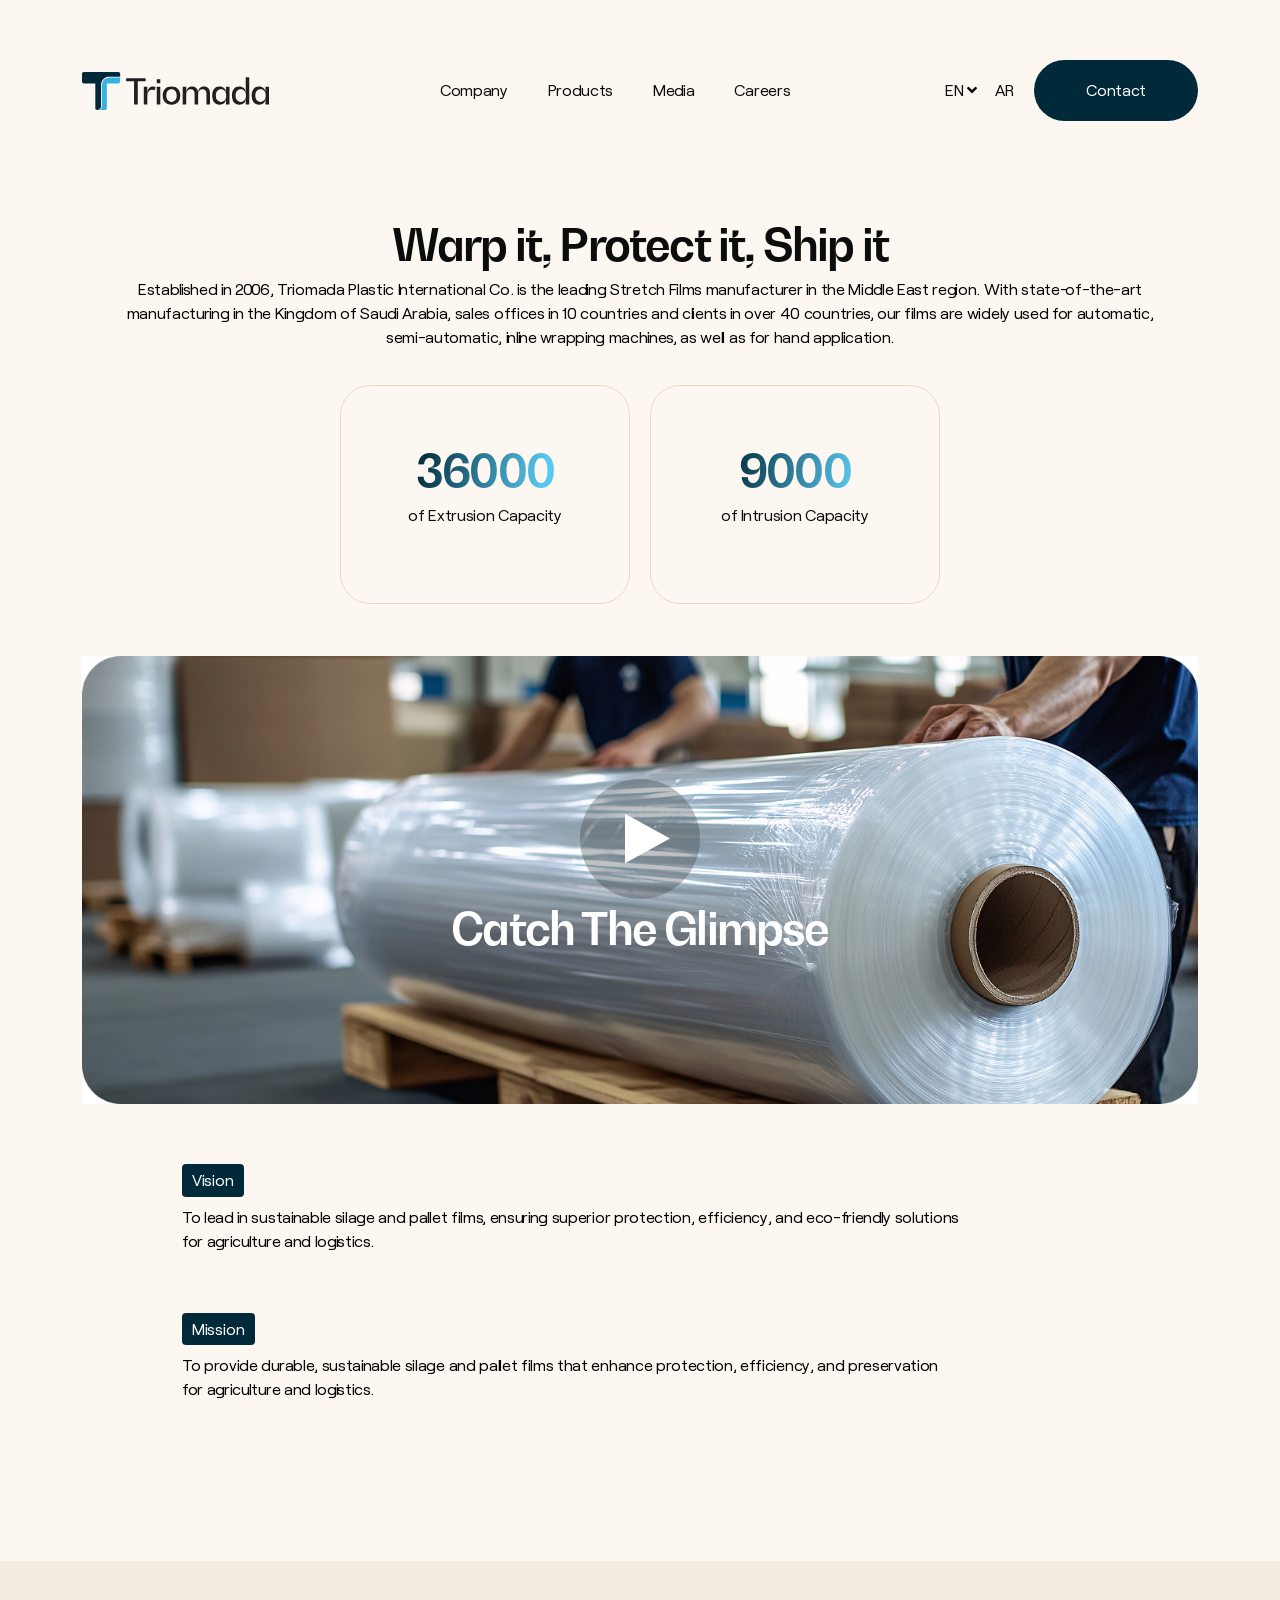
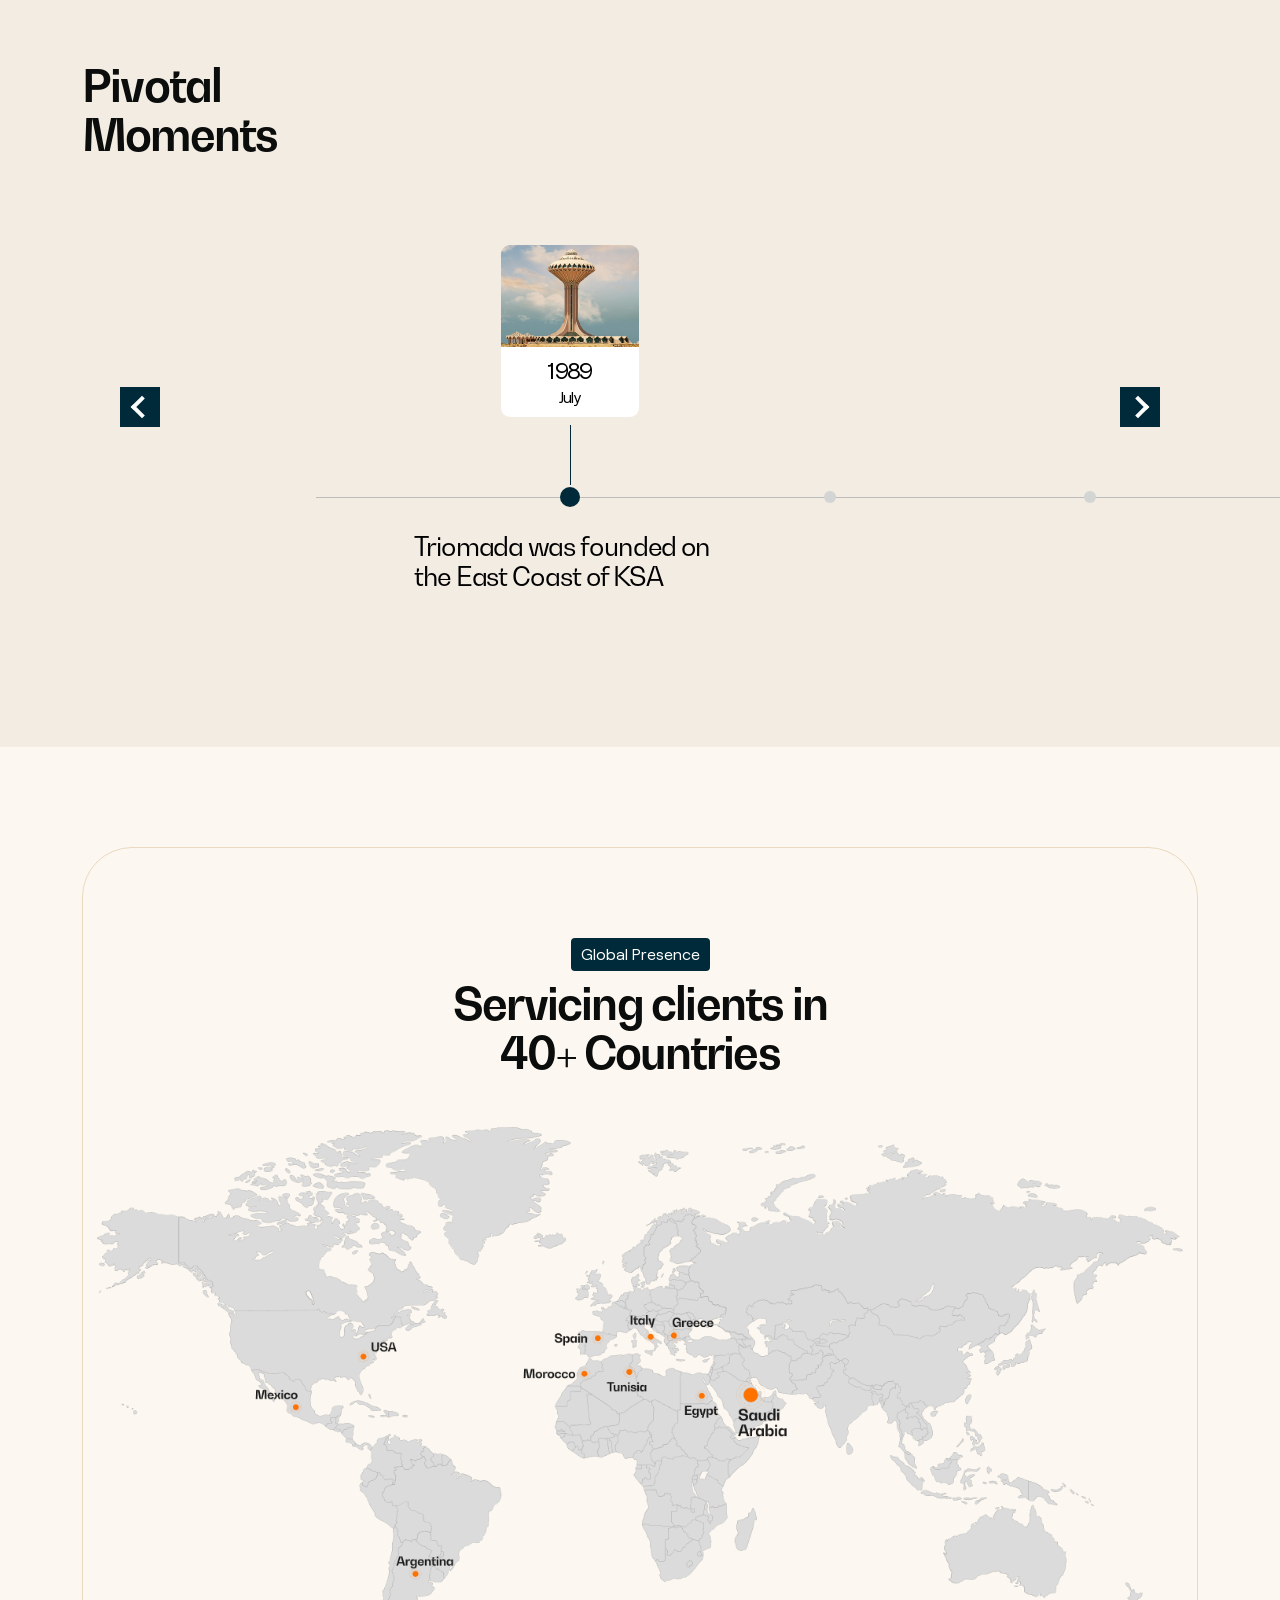
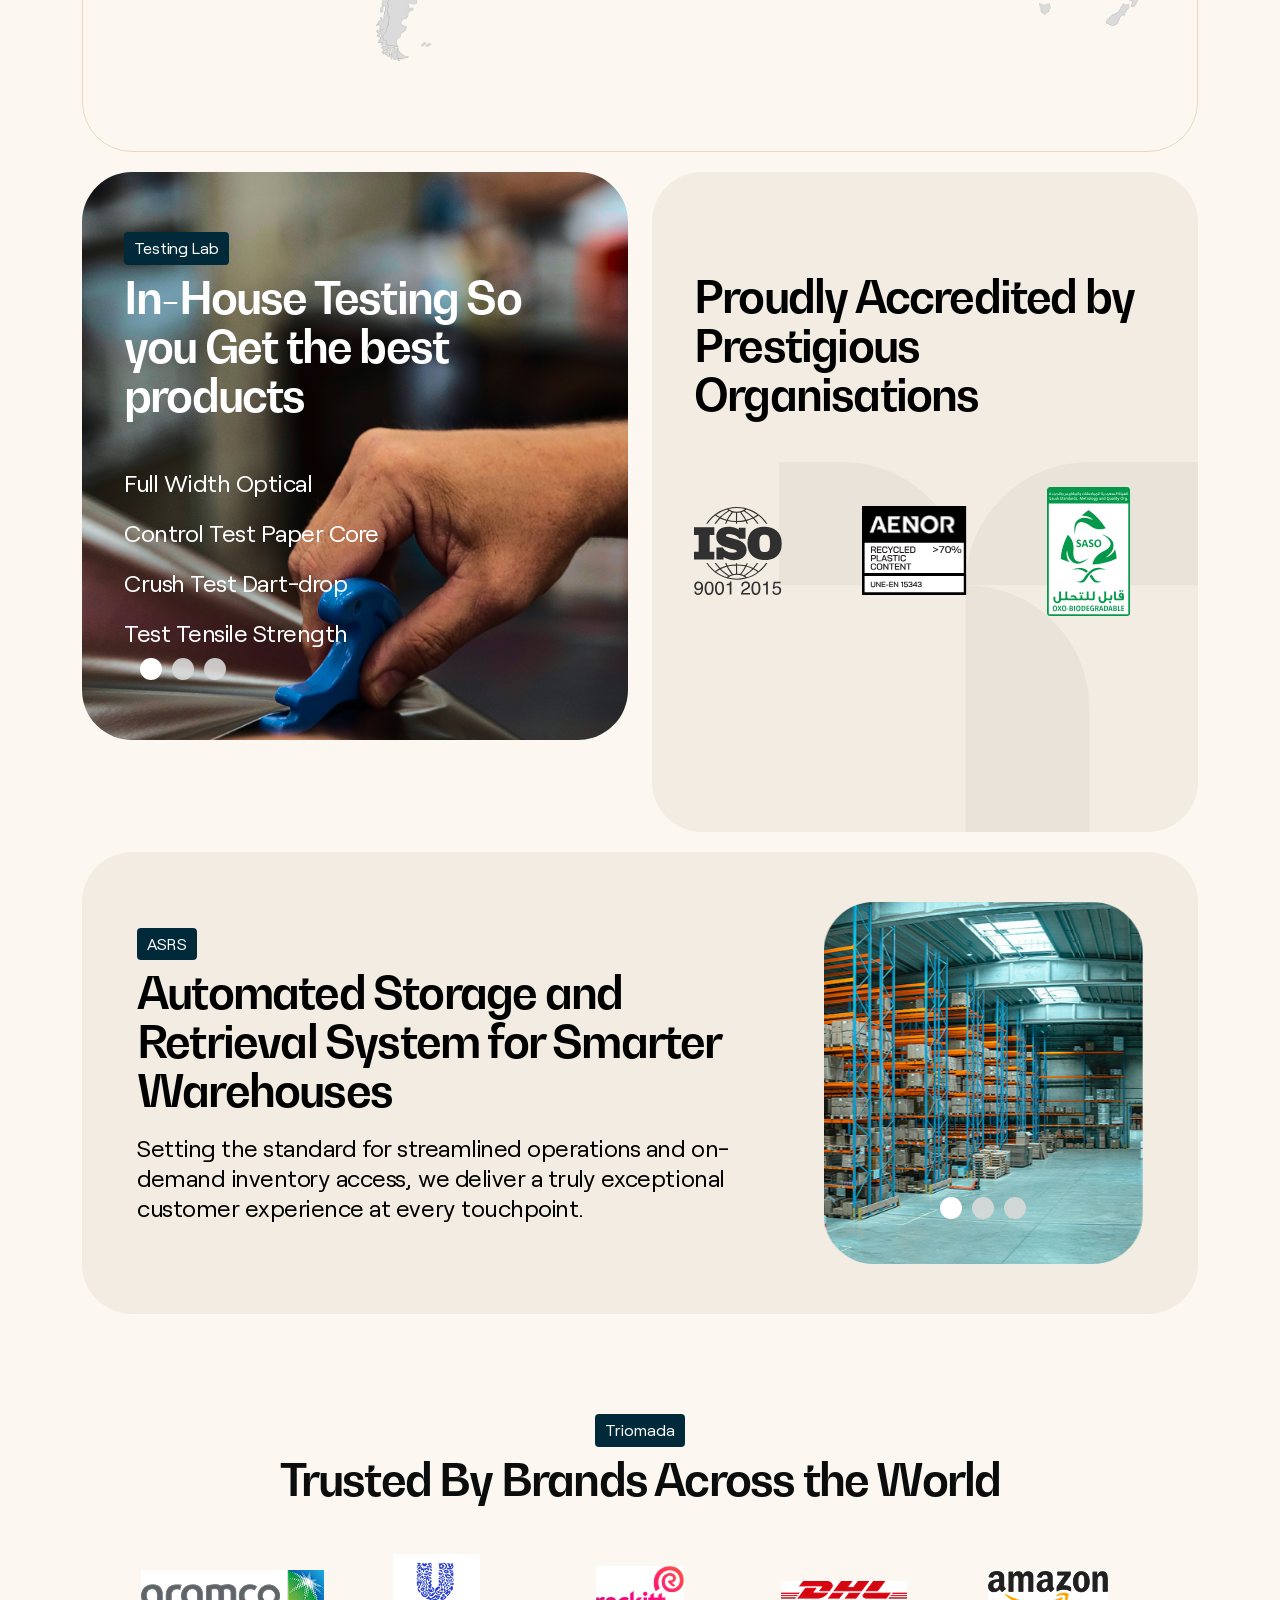
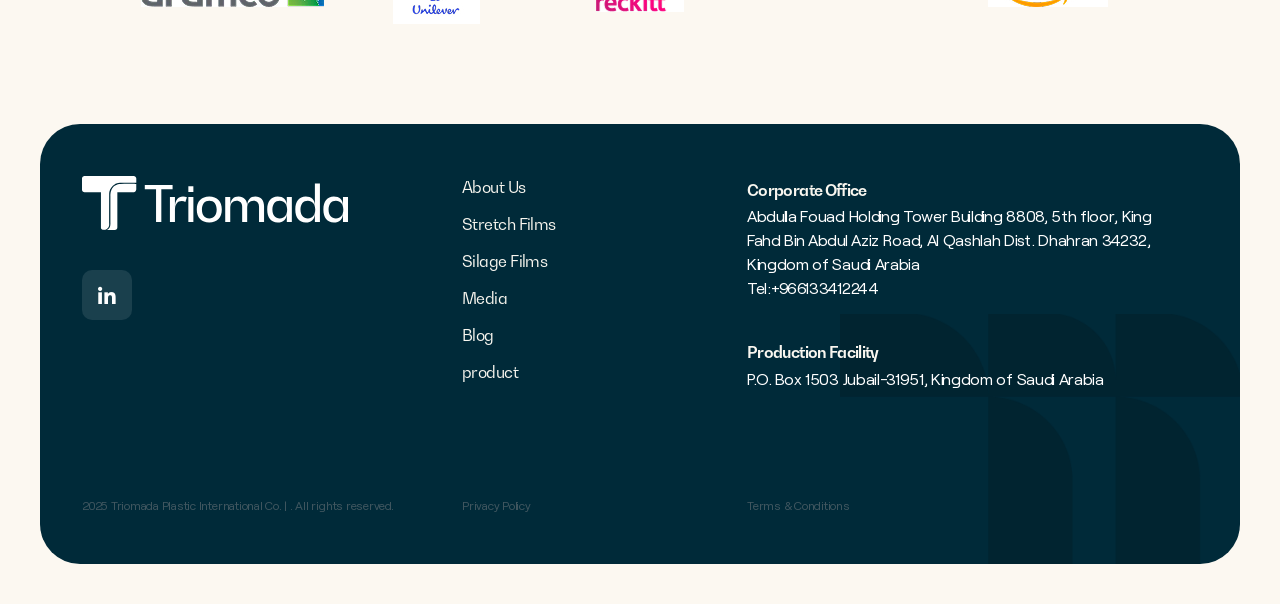
==== commit 08f2a030: "about page" ====
--- a/About.html
+++ b/About.html
@@ -105,13 +105,9 @@
         </div>
       </div><!----close--vision-section---->
 
-
-
-
-
-
     </div>
   </div><!----media-section-->
+
 
 
   <div class="pivotal-moments">
@@ -120,109 +116,210 @@
         <h2>Pivotal <br>
           Moments</h2>
       </div>
+
       <div class="time-line">
+        <div class="controls" data-direction="-1"></div>
+        <div class="controls next" data-direction="1"></div>
         <div class="dates-overflow">
+
+
           <div class="dates-wrap">
             <div class="date active">
               <div class="date-year">
-                <p>1989</p>
-              </div>
-              <div class="date-content">
-                <div class="date-image">
-                  <span class="yearwarp">1989 <img src="./assets/images/About/getty-img.jpg" alt=""></span>
-                </div>
-                <div class="date-text">GulfPack was founded on the East Coast of KSA</div>
-              </div>
-            </div>
-
-            <div class="date ">
-              <div class="date-year">
-                <p>1990</p>
-              </div>
-              <div class="date-content">
-                <div class="date-image"><span class="yearwarp">1990 <img src="./assets/images/About/getty-img.jpg"
-                      alt=""></span></div>
-                <div class="date-text">GulfPack was founded on the East Coast of KSA</div>
-              </div>
-            </div>
-            <div class="date">
-              <div class="date-year">
-                <p>1998</p>
-              </div>
-              <div class="date-content">
-                <div class="date-image"><span class="yearwarp">1998 <img src="./assets/images/About/getty-img.jpg"
-                      alt=""></span></div>
-                <div class="date-text">GulfPack was founded on the East Coast of KSA</div>
-              </div>
-            </div>
-            <div class="date">
-              <div class="date-year">
-                <p>2003</p>
-              </div>
-              <div class="date-content">
-                <div class="date-image"><span class="yearwarp">2003 <img src="./assets/images/About/getty-img.jpg"
-                      alt=""></span></div>
-                <div class="date-text">GulfPack was founded on the East Coast of KSA</div>
-              </div>
-            </div>
-            <div class="date">
-              <div class="date-year">
-                <p>2008</p>
-              </div>
-              <div class="date-content">
-                <div class="date-image"><span class="yearwarp">2008 <img src="./assets/images/About/getty-img.jpg"
-                      alt=""></span></div>
-                <div class="date-text">GulfPack was founded on the East Coast of KSA</div>
-              </div>
-            </div>
-            <div class="date">
-              <div class="date-year">
-                <p>2010</p>
-              </div>
-              <div class="date-content">
-                <div class="date-image"><span class="yearwarp">2010 <img src="./assets/images/About/getty-img.jpg"
-                      alt=""></span></div>
-                <div class="date-text">GulfPack was founded on the East Coast of KSA</div>
-              </div>
-            </div>
-            <div class="date">
-              <div class="date-year">
-                <p>2012</p>
-              </div>
-              <div class="date-content">
-                <div class="date-image"><span class="yearwarp">2012 <img src="./assets/images/About/getty-img.jpg"
-                      alt=""></span></div>
-                <div class="date-text">GulfPack was founded on the East Coast of KSA</div>
-              </div>
-            </div>
-            <div class="date">
-              <div class="date-year">
-                <p>2013</p>
-              </div>
-              <div class="date-content">
-                <div class="date-image"><span class="yearwarp">2013 <img src="./assets/images/About/getty-img.jpg"
-                      alt=""></span></div>
-                <div class="date-text">GulfPack was founded on the East Coast of KSA</div>
-              </div>
-            </div>
-            <div class="date">
-              <div class="date-year">
-                <p>2022</p>
-              </div>
-              <div class="date-content">
-                <div class="date-image"><span class="yearwarp">2022 <img src="./assets/images/About/getty-img.jpg"
-                      alt=""></span></div>
-                <div class="date-text">GulfPack was founded on the East Coast of KSA</div>
-              </div>
-            </div>
-          </div>
-        </div>
-      </div>
-
-
-
-
-
+                <h2>Triomada was founded
+                  on the East Coast of KSA</h2>
+              </div>
+              <div class="date-content">
+                <div class="date-image">
+                  <img src="./assets/images/about/getty-img.jpg" alt="">
+                </div>
+                <div class="date-text">
+                  <p>1989 <span>July</span></p>
+
+                </div>
+              </div>
+            </div>
+
+            <div class="date">
+              <div class="date-year">
+                <h2>Triomada was founded
+                  on the East Coast of KSA</h2>
+              </div>
+              <div class="date-content">
+                <div class="date-image">
+                  <img src="./assets/images/about/getty-img.jpg" alt="">
+                </div>
+                <div class="date-text">
+                  <p>1989 <span>July</span></p>
+
+                </div>
+              </div>
+            </div>
+
+            <div class="date">
+              <div class="date-year">
+                <h2>Triomada was founded
+                  on the East Coast of KSA</h2>
+              </div>
+              <div class="date-content">
+                <div class="date-image">
+                  <img src="./assets/images/about/getty-img.jpg" alt="">
+                </div>
+                <div class="date-text">
+                  <p>1989 <span>July</span></p>
+
+                </div>
+              </div>
+            </div>
+
+            <div class="date">
+              <div class="date-year">
+                <h2>Triomada was founded
+                  on the East Coast of KSA</h2>
+              </div>
+              <div class="date-content">
+                <div class="date-image">
+                  <img src="./assets/images/about/getty-img.jpg" alt="">
+                </div>
+                <div class="date-text">
+                  <p>1989 <span>July</span></p>
+
+                </div>
+              </div>
+            </div>
+
+            <div class="date">
+              <div class="date-year">
+                <h2>Triomada was founded
+                  on the East Coast of KSA</h2>
+              </div>
+              <div class="date-content">
+                <div class="date-image">
+                  <img src="./assets/images/about/getty-img.jpg" alt="">
+                </div>
+                <div class="date-text">
+                  <p>1989 <span>July</span></p>
+
+                </div>
+              </div>
+            </div>
+
+            <div class="date">
+              <div class="date-year">
+                <h2>Triomada was founded
+                  on the East Coast of KSA</h2>
+              </div>
+              <div class="date-content">
+                <div class="date-image">
+                  <img src="./assets/images/about/getty-img.jpg" alt="">
+                </div>
+                <div class="date-text">
+                  <p>1989 <span>July</span></p>
+
+                </div>
+              </div>
+            </div>
+
+            <div class="date">
+              <div class="date-year">
+                <h2>Triomada was founded
+                  on the East Coast of KSA</h2>
+              </div>
+              <div class="date-content">
+                <div class="date-image">
+                  <img src="./assets/images/about/getty-img.jpg" alt="">
+                </div>
+                <div class="date-text">
+                  <p>1989 <span>July</span></p>
+
+                </div>
+              </div>
+            </div>
+
+            <div class="date">
+              <div class="date-year">
+                <h2>Triomada was founded
+                  on the East Coast of KSA</h2>
+              </div>
+              <div class="date-content">
+                <div class="date-image">
+                  <img src="./assets/images/about/getty-img.jpg" alt="">
+                </div>
+                <div class="date-text">
+                  <p>1989 <span>July</span></p>
+
+                </div>
+              </div>
+            </div>
+
+            <div class="date">
+              <div class="date-year">
+                <h2>Triomada was founded
+                  on the East Coast of KSA</h2>
+              </div>
+              <div class="date-content">
+                <div class="date-image">
+                  <img src="./assets/images/about/getty-img.jpg" alt="">
+                </div>
+                <div class="date-text">
+                  <p>1989 <span>July</span></p>
+
+                </div>
+              </div>
+            </div>
+
+            <div class="date">
+              <div class="date-year">
+                <h2>Triomada was founded
+                  on the East Coast of KSA</h2>
+              </div>
+              <div class="date-content">
+                <div class="date-image">
+                  <img src="./assets/images/about/getty-img.jpg" alt="">
+                </div>
+                <div class="date-text">
+                  <p>1989 <span>July</span></p>
+
+                </div>
+              </div>
+            </div>
+
+            <div class="date">
+              <div class="date-year">
+                <h2>Triomada was founded
+                  on the East Coast of KSA</h2>
+              </div>
+              <div class="date-content">
+                <div class="date-image">
+                  <img src="./assets/images/about/getty-img.jpg" alt="">
+                </div>
+                <div class="date-text">
+                  <p>1989 <span>July</span></p>
+
+                </div>
+              </div>
+            </div>
+
+            <div class="date">
+              <div class="date-year">
+                <h2>Triomada was founded
+                  on the East Coast of KSA</h2>
+              </div>
+              <div class="date-content">
+                <div class="date-image">
+                  <img src="./assets/images/about/getty-img.jpg" alt="">
+                </div>
+                <div class="date-text">
+                  <p>1989 <span>July</span></p>
+
+                </div>
+              </div>
+            </div>
+
+
+          </div>
+        </div>
+      </div>
     </div>
   </div><!--pivotal-moments---->
 
@@ -362,13 +459,13 @@
 
   <div class="brands-section">
     <div class="container">
-     <div class="brands-hd" data-aos="zoom-in" data-aos-duration="3000">
-      <h6 class="heading6">Triomada</h6>
-      <h2>Trusted By Brands Across the World</h2>
-     </div>
-
-
-      <div class="owl-carousel owl-theme brandlogo" >
+      <div class="brands-hd" data-aos="zoom-in" data-aos-duration="3000">
+        <h6 class="heading6">Triomada</h6>
+        <h2>Trusted By Brands Across the World</h2>
+      </div>
+
+
+      <div class="owl-carousel owl-theme brandlogo">
         <div class="item-logo">
           <a href="#"><img src="./assets/images/about/brand1.jpg" alt=""></a>
         </div>
@@ -458,73 +555,64 @@
   <script src="./assets/js/owlcarousel/owl.carousel.js"></script>
   <script src="./assets/js/custom.js"></script>
 
-
   <script>
-    window.addEventListener('load', function () {
-      const dates = document.querySelectorAll('.date');
-      const controls = document.querySelectorAll('.controls');
-      let activeDate = 0;
-      let autoplayInterval;
-      const autoplayDelay = 3000; // Delay in milliseconds (3 seconds)
-
-      function changeDate(index) {
-        if (index < 0) index = 0;
-        if (index >= dates.length) index = dates.length - 1;
-
-        dates.forEach((date, i) => {
-          date.classList.remove('active', 'sibling');
-          if (i === index) {
-            date.classList.add('active');
-          } else if (i === index - 1 || i === index + 1) {
-            date.classList.add('sibling');
-          }
-        });
+    $(window).on("load", function () {
+      var dateWidth = $(".date").width(),
+        activeDate = 0,
+        noDates = $(".date").length,
+        autoplayDelay = 3000, // Set delay time (3 seconds)
+        autoplayInterval;
+
+      function changeDate(a) {
+        if (a < 0) {
+          activeDate = 0;
+          return;
+        }
+        if (a > noDates - 1) {
+          activeDate = noDates - 1;
+          return;
+        }
+
+        $(".date").removeClass("active sibling");
+        $(".date:nth-child(" + (a + 1) + ")").addClass("active");
+        $(".date.active").prev("div").addClass("sibling");
+
+        $(".dates-wrap").css("transform", "translateX(" + -dateWidth * a + "px)");
       }
 
-      function startAutoplay() {
-        stopAutoplay(); // Ensure no duplicate intervals are running
-        autoplayInterval = setInterval(() => {
-          activeDate = (activeDate + 1) % dates.length; // Loop back to the start
+      function autoplay() {
+        autoplayInterval = setInterval(function () {
+          activeDate = (activeDate + 1) % noDates;
           changeDate(activeDate);
         }, autoplayDelay);
       }
 
-      function stopAutoplay() {
+      $(".date").on('click', function () {
         clearInterval(autoplayInterval);
-      }
-
-      dates.forEach((date, index) => {
-        date.addEventListener('click', () => {
-          activeDate = index;
-          changeDate(activeDate);
-          startAutoplay(); // Restart autoplay after manual interaction
-        });
+        var chosen = $(this).index();
+        if (chosen === activeDate) return;
+        activeDate = chosen;
+        changeDate(activeDate);
+        autoplay();
       });
 
-      controls.forEach(control => {
-        control.addEventListener('click', () => {
-          const direction = parseInt(control.dataset.direction);
-          activeDate += direction;
-          if (activeDate < 0) activeDate = 0;
-          if (activeDate >= dates.length) activeDate = dates.length - 1;
-          changeDate(activeDate);
-          startAutoplay(); // Restart autoplay after manual interaction
-        });
+      $(".controls").on("click", function () {
+        clearInterval(autoplayInterval);
+        var direction = parseInt($(this).attr("data-direction"), 10);
+        activeDate += direction;
+        changeDate(activeDate);
+        autoplay();
       });
 
-      // Start autoplay when the page loads
-      startAutoplay();
+      autoplay();
     });
 
+
+
   </script>
 
 
 
-
-
-
-
-
 </body>
 
 </html>
--- a/assets/css/custom.css
+++ b/assets/css/custom.css
@@ -323,65 +323,264 @@
 
 .vision-section{position: relative;max-width: 780px;margin-left: 100px; }
 
-.pivotal-moments{position: relative; padding: 100px 0px; background: #F2ECE2;}
+.pivotal-moments{position: relative; padding: 100px 0px; background: #F2ECE2; overflow: hidden;}
 .growing-cnt{position: relative;}
 .growing-cnt h2{color: #0B0C0C;font-size: 45px;font-weight: 700;line-height: 48.8px;letter-spacing: -1.8px;}
 
 
-
-
-.tab-links-container {position: relative;display: flex;justify-content: space-between;}
-.tab-links-container::after { content: '';position: absolute;top: 8px;width: 100%;height: 1px;background: #CFCFCF;left: 0px;}
-.tab-links {text-align: center;border: none;background: none;cursor: pointer;font-size: 16px;color: #555;position: relative;padding: 0px;transition: background-color 0.3s ease, color 0.3s ease;}
-.tab-links::after {content: '';position: absolute;top: 0px;left: 0px;width: 16px;height: 16px;border-radius: 30px;background: #e2e2e2;right: 0px;text-align: center;z-index: 2;}
-
-.tab-links.active::after {background: #005430;}
-.tab-links span {position: relative;top: 30px;right: 6px;}
-.tabs-content {display: grid; grid-template-columns: repeat(10 ,1fr);}
-.tab {display: none;animation: fadeIn 0.3s ease; position: relative; left: 132px;}
-.tab.active {display: block;}
-.coast-warp { position: relative; padding: 40px 20px;}
-.coast-warp img{border-radius: 18px;}
-.coast-warp::before {content: '';position: absolute;top: 30px;left: 8px;width: 1px;height:220px;background: #DCDCDC;}
-
-span.yearwarp {display: flex;align-items: baseline;gap: 0px 10px;margin-bottom: 0px;}
-.yearwarp {color: #005430;text-align: center;font-size: 29px;font-style: normal;font-weight: 300;letter-spacing: -1.45px;}
-.coast-warp p { color: #000; font-size: 24px; font-style: normal;font-weight: 300;line-height: 29px;letter-spacing: -0.72px;margin: 0px;width: 311px;height: 55px;flex-shrink: 0;}
-span.yearwarp img{border-radius: 18px;}
-
-
-/*--time-line slider about----*/
-.time-line {height:380px;position: relative;}
-.time-line  {transition: 800ms all cubic-bezier(0.23, 1, 0.32, 1);}
-
-.time-line .dates-overflow {left: 0;width: 100%;position: absolute;bottom: 50px;height: 50px;}
-.time-line .dates-wrap {display: inline-block;position: absolute;height: 100%;left: calc(0vw - 0px);}
-
-.time-line .dates-wrap .date.active .date-year:before {width: calc(200% - 11px);}
-.time-line .dates-wrap .date.active .date-year:after {transform: scale(1);     background: #005430;}
-.time-line .dates-wrap .date .date-year:after {content: "";position: absolute;width: 16px;height: 16px;background-color: #e2e2e2;bottom: 100%;
-  margin-bottom: -7px;border-radius: 50%;transform: scale(0.8);transition: 500ms all; z-index: 90;}
-  .time-line .dates-wrap .date.active .date-year p{font-weight: 700;}
-.time-line .dates-wrap .date .date-year:before {content: "";position: absolute;top: 0;width:100%;left: 0px; height: 1px;background-color: #CFCFCF;}
-
-/* .time-line .dates-wrap .date.active + .date .date-year p {transform: scale(1);font-weight: 700;} */
-.time-line .dates-wrap .date .date-year p{color: #000;font-size: 18px;font-style: normal;font-weight: 300;line-height: normal;letter-spacing: -0.9px; margin: 0px;}
-.time-line .dates-wrap .date.active .date-year {opacity: 1;}
-.time-line .dates-wrap .date.active .date-content {transform: scale(1);visibility: visible;}
-.time-line .dates-wrap .date .date-content {visibility: hidden;position: absolute;width: 340px;height: 240px;bottom: 100%;left: 75px; border-radius: 3px;transform-origin: 50% 100%;transform: scale(0.7);box-shadow: 0 10px 30px rgba(0, 0, 0, 0);}
-.time-line .dates-wrap .date .date-content .date-image {width: 100%;background-size: cover;background-position: center;}
-
-.time-line .dates-wrap .date .date-content > div {opacity: 0;transform: translateY(40px);}
-.time-line .dates-wrap .date.active .date-content div {transition-delay: 200ms;opacity: 1;transform: translateY(0px) scale(1); }
-
-.time-line .dates-wrap .date .date-content .date-text {width: 100%;display: flex;justify-content: center;align-items: center;color: #000;font-family: "DM Sans";font-size: 15px;font-style: normal;font-weight: 300;
-  line-height: 22px;letter-spacing: -0.72px;margin: 0px; max-width:190px;}
-.time-line .dates-wrap .date.active .date-content:after {transition-delay: 200ms;opacity: 1;transform: scaleY(1);}
-.time-line .dates-wrap .date .date-content:after {content: "";position: absolute;left: -21px;width: 1px;top: 4px;margin-top: 8px;height: 220px;opacity: 0;background-color: #ccc;transform: scaleY(0);
-  transform-origin: 100% 100%;transition: 800ms all cubic-bezier(0.23, 1, 0.32, 1);}
-.time-line .dates-wrap .date {width: 110px;position: relative;float: left;height: 100%;display: flex;justify-content: center;align-items: center;transition: 800ms all cubic-bezier(0.23, 1, 0.32, 1);}
-.time-line .dates-wrap .date.active + .date .date-year {opacity: 0.6;}
-.time-line .dates-wrap .date .date-year {opacity:1;width: 100%;height: 100%;display: flex;justify-content: center;align-items: center;cursor: pointer;}
+  .controls {
+  width: 40px;
+  height: 40px;
+  position: absolute;
+  left: 120px;
+  display: flex;
+  justify-content: center;
+  align-items: center;
+  cursor: pointer;
+  background: #002A3A;
+}
+
+.controls:hover:after {
+  transform: translateX(-10px) rotate(45deg);
+}
+
+.controls:hover:active:after {
+  transform: translateX(-20px) rotate(45deg);
+  transition: 300ms all;
+}
+
+.controls:after {
+  content: "";
+  position: absolute;
+  width: 16px;
+  height: 16px;
+  transform: rotate(45deg);
+  border-left: 4px solid #fff;
+  border-bottom: 4px solid #fff;
+  transition: 500ms all;
+  right: 10px;
+}
+
+.controls.next {
+  left: auto;
+  right: 120px;
+  transform: rotate(180deg);
+}
+
+.time-line {
+  width: 100%;
+  height: 480px;
+  background-color: var(--bg);
+  display: flex;
+  justify-content: center;
+  align-items: center;
+}
+
+.time-line * {
+  transition: 800ms all cubic-bezier(0.23, 1, 0.32, 1);
+}
+
+.dates-overflow {
+  left: 0;
+  width: 500vw;
+  position: absolute;
+  bottom: 50px;
+  height: 200px;
+}
+
+.dates-wrap {
+  display: inline-block;
+  position: absolute;
+  height: 100%;
+  left: calc(50vw - 200px);
+}
+
+
+.dates-wrap:after {
+  left: auto;
+  right: -1px;
+  background: linear-gradient(to left, rgba(0,83,160,1) 0%,rgba(125,185,232,0) 100%);
+  transform: translate(50%, -50%);
+}
+
+.date {
+  width: 260px;
+  position: relative;
+  float: left;
+  height: 100%;
+  display: flex;
+  justify-content: center;
+  align-items: center;
+  transition: 800ms all cubic-bezier(0.23, 1, 0.32, 1);
+}
+
+.date-content {
+ opacity: 0;
+  position: absolute;
+  /* width: 240px;
+  height: 240px; */
+  bottom: 100%;
+  margin-bottom: 80px;
+  border-radius: 3px;
+  transform-origin: 50% 100%;
+  transform: scale(0.7);
+  box-shadow: 0 10px 30px rgba(0,0,0,0);
+}
+
+.date-content:after {
+  content: "";
+  position: absolute;
+  left: 50%;
+  width: 1px;
+  top: 100%;
+  margin-top: 8px;
+  height: 60px;
+  opacity: 0;
+  background-color: #042939;
+  transform: scaleY(0);
+  transform-origin: 100% 100%;
+  transition: 800ms all cubic-bezier(0.23, 1, 0.32, 1);
+}
+
+/* .date-image {
+  width: 100%;
+  height: calc(100% - 60px);
+  background-image: url(../images/about/getty-img.jpg);
+  background-size: cover;
+  background-position: center;
+} */
+
+.date-image img{    border-radius: 9px 9px 0px 0px;}
+
+.date-text {
+  text-align: center;
+  width: 100%;
+  height: 70px;
+  background: #fff;
+  display: flex;
+  align-items: center;
+  justify-content: center;
+  border-radius: 0px 0px 9px 9px;
+  padding: 10px 0px;
+
+}
+
+.date-year {
+  /* opacity: 0.4; */
+  width: 100%;
+  height: 100%;
+  display: flex;
+  justify-content: center;
+  align-items: center;
+  cursor: pointer;
+}
+
+.date-year:hover {
+  opacity: 1 !important;
+}
+
+.date-year:hover:after {
+  transform: scale(1) !important;
+}
+
+.date-year h2 {
+  font-family:'BwGradualDEMO-Regular';
+  position: absolute;
+  top: 40px;
+  color: #000;
+  font-size: 22px;
+  font-weight: 300;
+  line-height: 24.8px;
+  letter-spacing: -0.8px;
+  transform: scale(0);
+  z-index: 2;
+  margin: 0px;
+}
+
+.date-text p {
+  color: #000;
+  font-size: 24px;
+  font-weight: 300;
+  line-height: 30px;
+  letter-spacing: -0.48px;
+  margin: 0px;
+
+}
+.date-text p span{display: block; color: #000;
+  font-size: 16px;
+  font-weight: 300;
+  line-height: 24px;
+  letter-spacing: -0.32px;}
+
+
+
+
+
+
+.date-year:after {
+  content: "";
+  position: absolute;
+  width: 20px;
+  height: 20px;
+  background-color: #D3D4D4;
+  bottom: 100%;
+  margin-bottom: -10px;
+  border-radius: 50%;
+  transform: scale(0.6);
+  transition: 500ms all;
+  z-index: 2;
+}
+
+.date-year:before {
+  content: "";
+  position: absolute;
+  top: 0;
+  width: 200%;
+  height: 1px;
+  background-color: #BCBCBC;
+}
+
+.active .date-year {
+  opacity: 1;
+}
+
+.active .date-year:before {
+  width: calc(200% - 11px);
+}
+
+.active .date-year:after {
+  transform: scale(1);
+  background-color: #002A39;
+}
+
+.active .date-year h2 {
+  transform: scale(1.2);
+}
+
+.active .date-content {
+  transform: scale(1);
+  opacity: 1;
+}
+
+.active .date-content:after {
+  transition-delay: 200ms;
+  opacity: 1;
+  transform: scaleY(1);
+}
+
+.active .date-content div {
+  transition-delay: 200ms;
+  opacity: 1;
+  transform: translateY(0px) scale(1);
+}
+
+
+
+
+
+
+
+
 
 
 
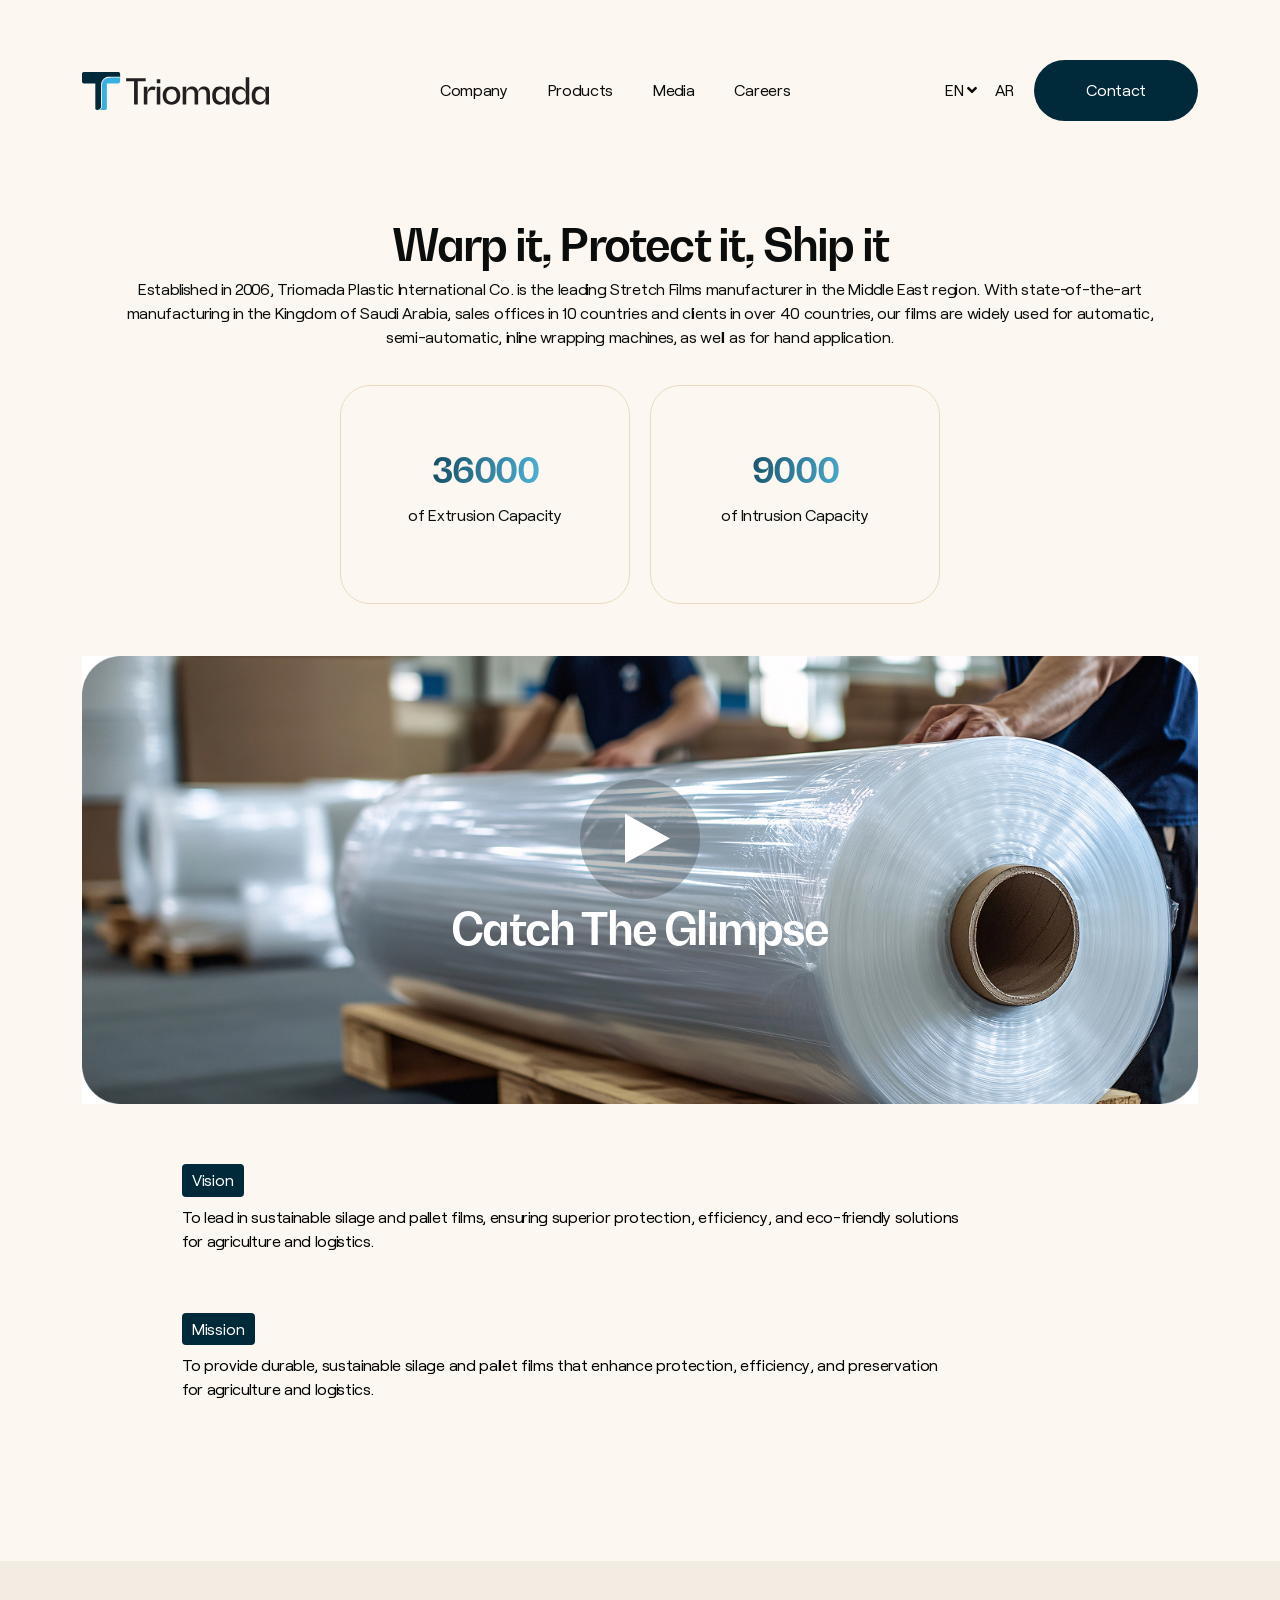
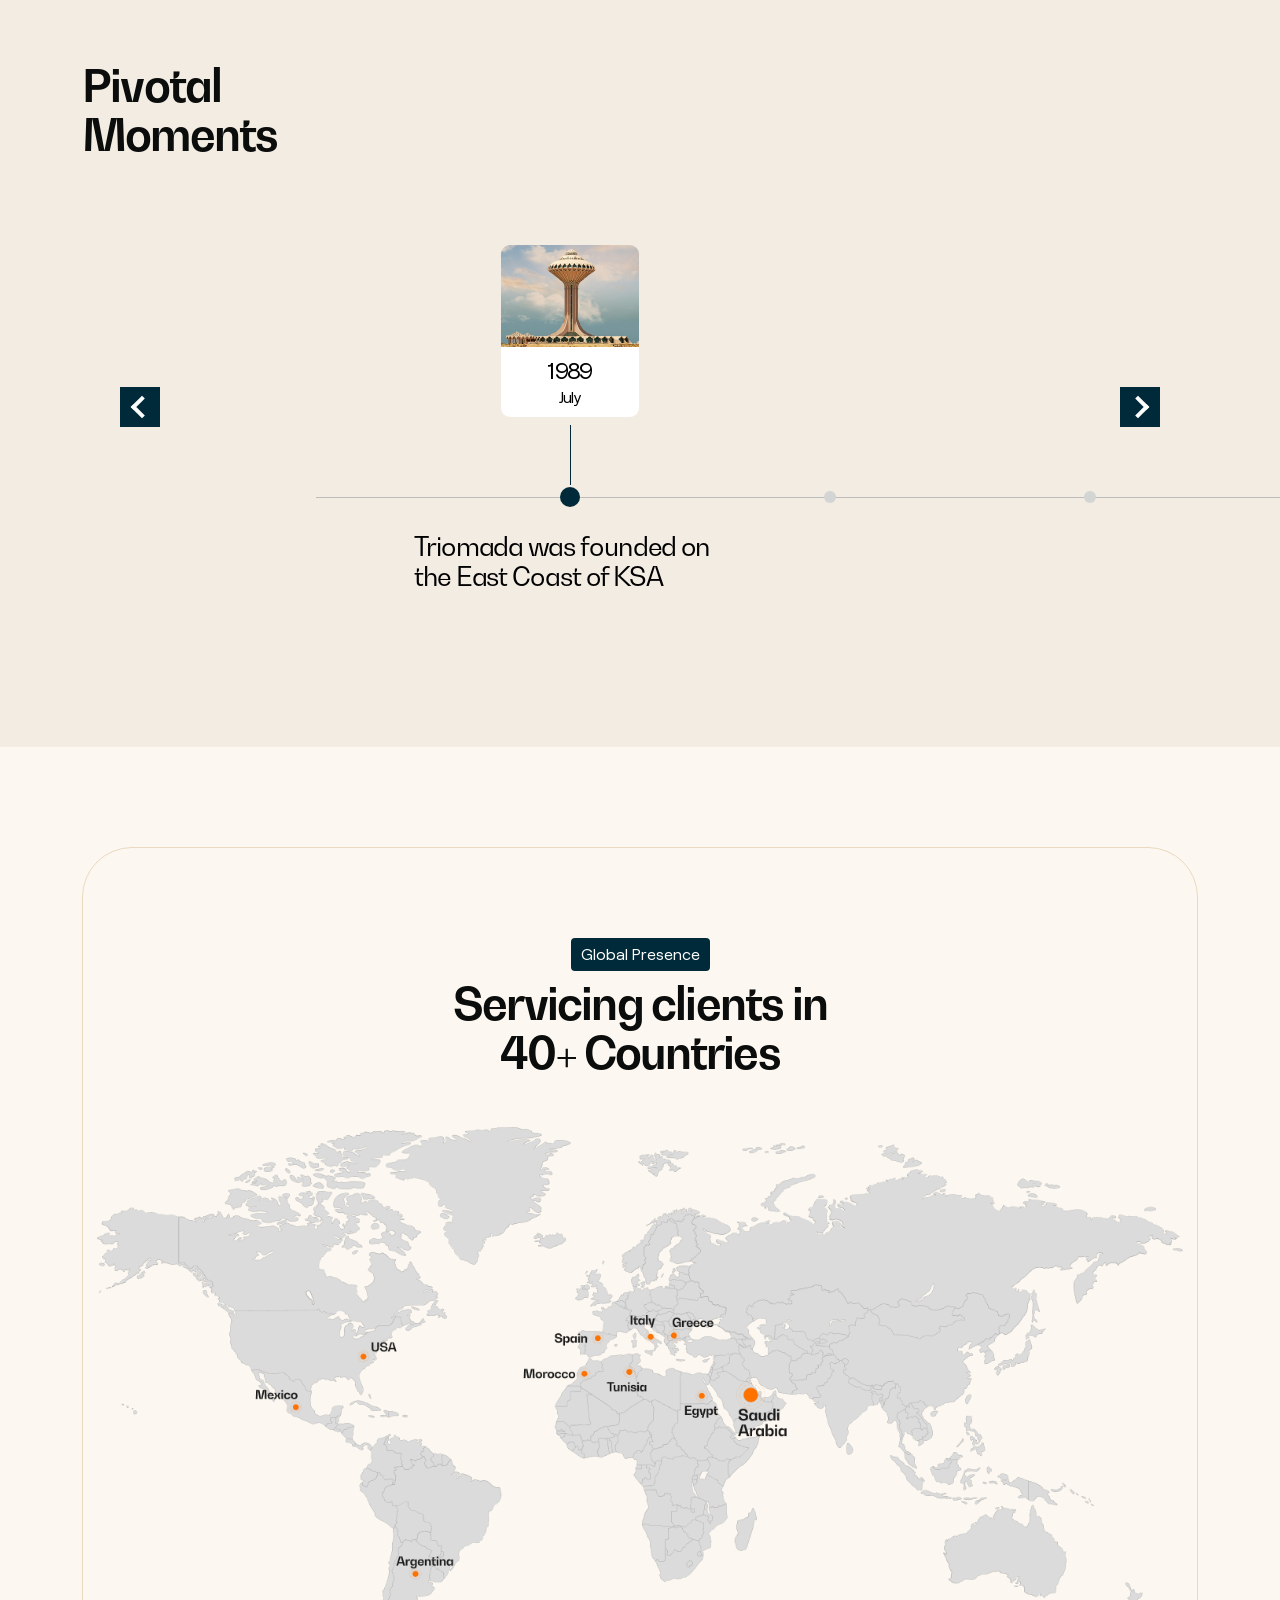
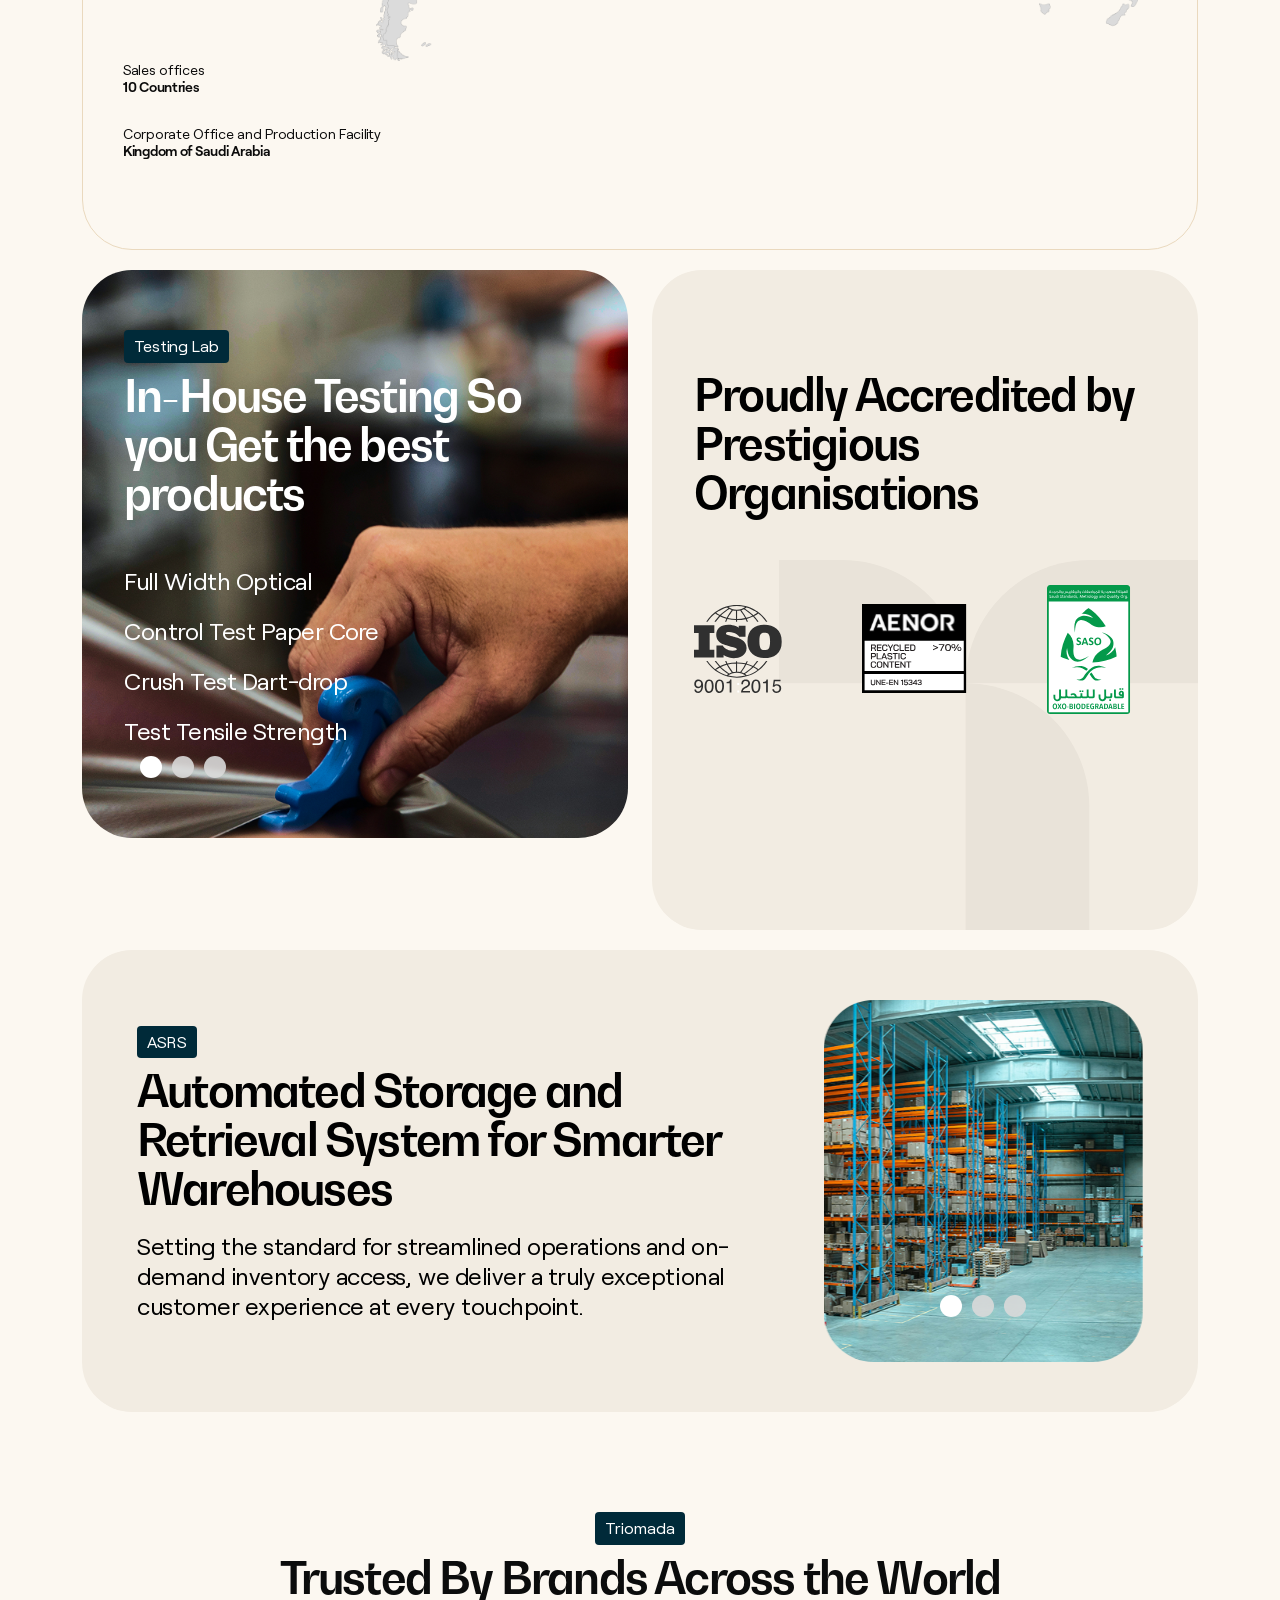
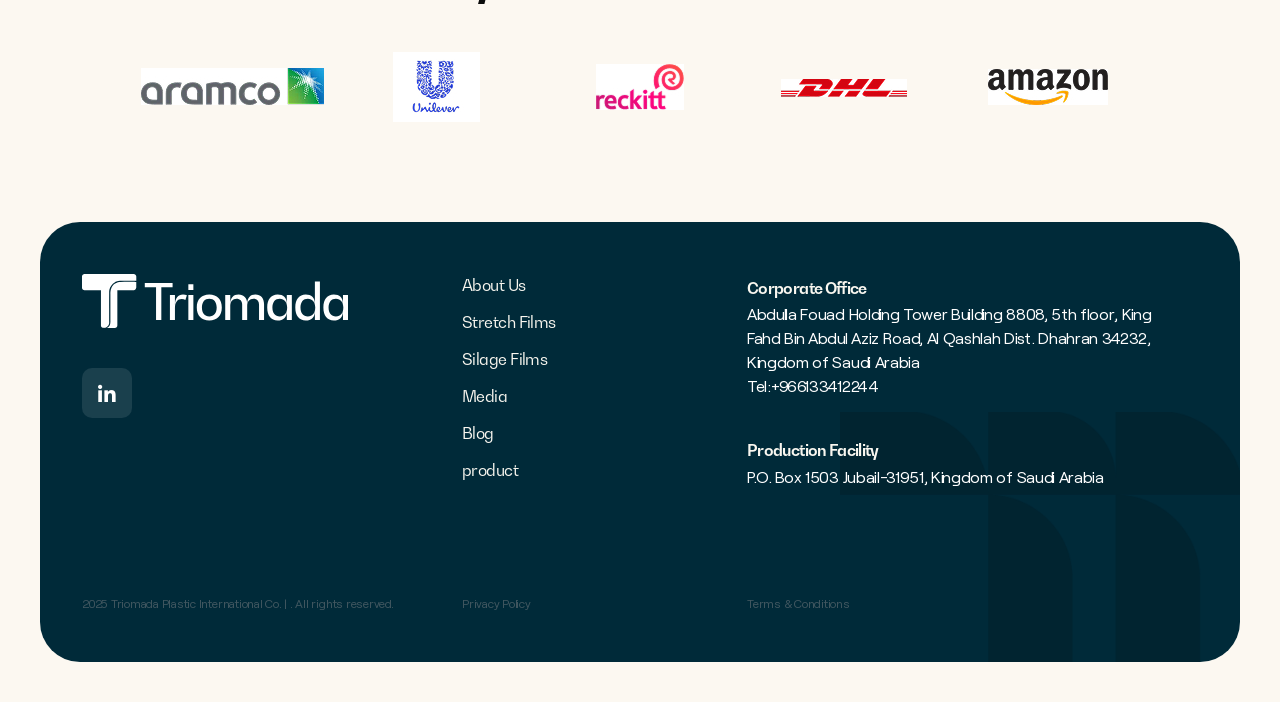
==== commit 2a45313d: "responsive page" ====
--- a/About.html
+++ b/About.html
@@ -112,7 +112,7 @@
 
   <div class="pivotal-moments">
     <div class="container">
-      <div class="growing-cnt">
+      <div class="growing-cnt" data-aos="fade-up">
         <h2>Pivotal <br>
           Moments</h2>
       </div>
@@ -335,11 +335,25 @@
         <div class="map">
           <img src="./assets/images/about/map.png" alt="">
         </div>
+
+        <div class="Sales-werrp">
+          <div class="Countries">
+            <p>Sales offices</p>
+            <p><span>10 Countries</span></p>
+          </div>
+          <div class="Saudi">
+            <p>Corporate Office and Production Facility</p>
+            <p><span>Kingdom of Saudi Arabia</span></p>
+          </div>
+        </div>
+
+
+
       </div><!--presence-bg-->
 
       <div class="Lab-section" data-aos="fade-up" data-aos-delay="200">
         <div class="row">
-          <div class="col-md-6">
+          <div class="col-lg-6">
             <div class="labslider2">
               <div class="owl-carousel owl-theme slider2">
                 <div class="item-werrp">
@@ -400,7 +414,7 @@
             </div>
           </div>
 
-          <div class="col-md-6">
+          <div class="col-lg-6">
             <div class="service-box">
               <div class="proudly-cnt">
                 <h2>Proudly Accredited by
@@ -418,7 +432,7 @@
 
       <div class="retrieval-section" data-aos="fade-up" data-aos-delay="400">
         <div class="row">
-          <div class="col-md-8">
+          <div class="col-lg-8">
             <div class="standard-cnt">
               <h6 class="heading6">ASRS</h6>
               <h2>Automated Storage and
@@ -428,20 +442,20 @@
                 exceptional customer experience at every touchpoint.</p>
             </div>
           </div>
-          <div class="col-md-4">
+          <div class="col-lg-4">
             <div class="labslider2">
               <div class="owl-carousel owl-theme slider2">
-                <div class="item-werrp">
+                <div class="itemwerrp">
                   <div class="service-img">
                     <img src="./assets/images/about/jacques-dillies.jpg" alt="">
                   </div>
                 </div>
-                <div class="item-werrp">
+                <div class="itemwerrp">
                   <div class="service-img">
                     <img src="./assets/images/about/jacques-dillies.jpg" alt="">
                   </div>
                 </div>
-                <div class="item-werrp">
+                <div class="itemwerrp">
                   <div class="service-img">
                     <img src="./assets/images/about/jacques-dillies.jpg" alt="">
                   </div>
--- a/assets/css/custom.css
+++ b/assets/css/custom.css
@@ -48,12 +48,12 @@
 
 
 
-.navbar-toggler {position: relative;padding: 5px;border: none;background: transparent;}
-
-.menu-icon {width: 25px;height: 20px;display: flex;flex-direction: column;justify-content: space-between;cursor: pointer;}
-.navicon {background: #fff;display: block;height: 3px;width: 25px;position: relative;transition: all 0.3s ease-in-out;}
+.navbar-toggler {position: relative;padding: 0px;border: none;background: #EAD9BE; border-radius: 30px; width: 36px; height: 36px; line-height: 36px;}
+
+.menu-icon {display: flex;flex-direction: column;justify-content: space-between;cursor: pointer;transition: all 0.3s ease-in-out;}
+.navicon {background: #0c0b0b;display: block;height: 3px;width: 25px;position: relative;transition: all 0.3s ease-in-out; margin: 0 auto;}
 .navicon:before,
-.navicon:after {content: '';background: #fff;width: 100%;height: 3px;position: absolute;left: 0;transition: all 0.3s ease-in-out;}
+.navicon:after {content: '';background: #0c0b0b;width: 80%;height: 3px;position: absolute;left: 0;transition: all 0.3s ease-in-out; margin: 0 auto; text-align: center; right: 0px;}
 .navicon:before {top: -8px;}
 .navicon:after {top: 8px;}
 /* Toggle Animation */
@@ -63,7 +63,7 @@
 
 .navbar-toggler:focus{box-shadow: none;}
 
-
+.moblie{display: none;}
 
 .inner-header .header-menu .navbar-nav li a {color: #0B0B0B;}
 .inner-header .contact-btn a.btn{background: #002A39; color: #fff;}
@@ -120,7 +120,7 @@
   border-radius: 160px;background: #002A39;padding: 20px 52px;display: inline-block;border: 0px; 
    transition: background 0.3s ease-in-out, transform 0.3s ease-in-out, box-shadow 0.3s ease-in-out;}
 
-.more-btn a.btn:hover {background: #004d66;transform: translateY(-3px);box-shadow: 0px 10px 20px rgba(0, 42, 57, 0.3);}
+.more-btn a.btn:hover {background: #004d66;transform: translateY(-3px);box-shadow: 0px 10px 20px rgba(0, 42, 57, 0.3); color: #fff;}
 .more-btn a.btn:active {transform: translateY(1px);box-shadow: 0px 5px 10px rgba(0, 42, 57, 0.2);}
 
 /*-Partner section  ----*/
@@ -276,7 +276,7 @@
 /*------Careers page------*/
 .career-hd{text-align: center;padding: 90px 0px; position: relative; max-width: 1030px; margin: 0 auto;}
 .career-hd h2{color: #0B0C0C;font-size: 45px;font-weight: 700;line-height: 48.8px;letter-spacing: -1.8px;}
-.career-hd p{color: #000;font-size: 16px;font-weight: 300;line-height: 24px;letter-spacing: -0.32px;}
+.career-hd p{color: #0B0C0C;font-size: 16px;font-weight: 300;line-height: 24px;letter-spacing: -0.32px;}
 
 .item-slider img{border-radius: 30px;}
 .career-slider .owl-prev:before {content: '';background-image: url(../images/career/preview-left.svg);background-repeat: no-repeat;position: absolute;
@@ -512,11 +512,6 @@
   line-height: 24px;
   letter-spacing: -0.32px;}
 
-
-
-
-
-
 .date-year:after {
   content: "";
   position: absolute;
@@ -576,20 +571,15 @@
 
 
 
-
-
-
-
-
-
-
-
-
-
 .global-section{position: relative; padding: 100px 0px;background: #FCF8F1;}
 .presence-bg{border-radius: 50px;border: 1px solid #EAD9BE;background: #FCF8F1; padding: 90px 0px;}
 .global-hd {text-align: center;}
 .global-hd h2{color: #0B0C0C;font-size: 45px;font-weight: 700;line-height: 48.8px;letter-spacing: -1.8px; margin-bottom: 30px;}
+
+.Sales-werrp{padding: 0px 40px; position: relative;}
+.Countries{margin-bottom: 30px;}
+.Sales-werrp p{color: #0B0B0B;font-size: 14px;font-weight: 300;line-height: normal;letter-spacing: -0.28px; margin: 0px;}
+.Sales-werrp p span{font-family:'Roobert-SemiBold';}
 
 .Lab-section{position: relative; overflow: hidden; margin: 20px 0px;}
 .labslider2{position: relative;}
@@ -620,4 +610,91 @@
 .brands-hd{text-align: center;}
 .brands-hd h2{color: #0B0C0C;font-size: 45px;font-weight: 700;line-height: 48.8px;letter-spacing: -1.8px; margin-bottom: 50px;}
 .brands-section .brandlogo{max-width: 1000px; margin: 0 auto;}
-.item-logo {display: flex;align-items: center;justify-content: center;height: 70px;}+.item-logo {display: flex;align-items: center;justify-content: center;height: 70px;}
+
+
+/*----Product page-------*/
+.career-hd h3{color:  #002A39;font-family:'BwGradualDEMO-Bold';font-size: 85px;font-weight: 700;line-height: 85.8px;letter-spacing: -3.4px; margin-bottom: 20px;}
+.more-btn.brochure{margin-top: 50px; position: relative;}
+.hand-cnt p{color: #121211;font-size: 16px;font-weight: 300;line-height: 24px;letter-spacing: -0.32px; margin: 20px 0px 0px 0px;}
+
+.silage-section{position: relative; padding: 30px 0px 0px 0px;}
+.silage-img{position: relative;}
+.silage-img img{width: 100%; height: 450px; border-radius: 36px;}
+.arrow-img img{width: auto; height: auto;}
+.silage-cnt{position: absolute; top: 0px; left: 0px; z-index: 2; padding: 50px;}
+.silage-cnt h2{color: #000;font-size: 45px;font-weight: 700;line-height: 48.8px;letter-spacing: -1.8px;}
+.silage-cnt p{color: #121211;font-size: 16px;font-weight: 300;line-height: 24px;letter-spacing: -0.32px;}
+
+.silage-cnt2{position: absolute; top: 0px; left: 0px; z-index: 2; padding: 140px 40px;}
+.silage-cnt2 h3{font-family:'BwGradualDEMO-Bold';color: #FFF;text-align: center;font-size: 45px;font-weight: 700;line-height: 48.8px;letter-spacing: -1.8px; margin-bottom: 30px;}
+.silage-cnt2 a.btn{background: #fff; color: #002A3A;}
+
+
+/*----Product Detail page-------*/
+
+.product-banner{position: relative; padding: 100px 0px;}
+.product-banner img{width: 100%;}
+
+.colours-box{border-radius: 36px;border: 1px solid #E3DCCC; padding: 45px; display: flex; justify-content: space-between;height: 377px;}
+.colours-box h2{color: #0B0B0B;font-size: 45px;font-weight: 700;line-height: 48.8px;letter-spacing: -1.8px;}
+.all-colours ul{column-count: 2; gap: 0px 80px;}
+.all-colours li{color: #000;font-size: 16px;font-weight: 300;line-height: 24px;letter-spacing: -0.32px; margin-bottom: 43px;  display: flex;align-items: center;gap: 8px;}
+.all-colours li:nth-child(1) i {color: black;}
+.all-colours li:nth-child(2) i {color: blue;}
+.all-colours li:nth-child(3) i {color: red;}
+.all-colours li:nth-child(4) i {color: purple;}
+.all-colours li:nth-child(5) i {color: white;}
+.all-colours li:nth-child(6) i {color: green;}
+.all-colours li:nth-child(7) i {color: yellow;}
+
+
+.grid-layer2{display: grid; grid-template-columns: repeat(2 ,1fr); gap: 0px 20px;}
+.percentage{border-radius: 36px;background: #F2ECE2; position: relative; padding: 45px 36px;height: 377px;}
+.percentage h5{color: #000;font-size: 24px;font-weight: 600;line-height: 26px;letter-spacing: -0.48px; margin-bottom: 40px;}
+.percentage span{color: #918F8F;font-size: 50px;font-weight: 300;line-height: 48.8px;letter-spacing: -2px;display: block;}
+.specialty{border-radius: 36px;background:#002A39;position: relative; padding: 45px 36px;height: 377px;}
+.specialty h5{color: #FFF;font-size: 24px;font-weight: 600;line-height: 26px;letter-spacing: -0.48px; margin-bottom: 45px;}
+.specialty li{color: #FFF;font-size: 22px;font-weight: 300;line-height: 30px;letter-spacing: -0.48px; display: flex; align-items: center; gap: 0px 8px; margin-bottom: 30px;}
+
+.sustainable{position: relative; overflow: hidden; padding: 30px 0px 100px 0px;}
+.variants-bg{position: relative;}
+.jeremy-img img{width: 100%; border-radius: 36px; height: 428px;}
+.biodeg-text{position: absolute; top: 0px; z-index: 2; padding: 45px;}
+.biodeg-text h2{color: #FFF;font-size: 45px;font-weight: 700;line-height: 48.8px;letter-spacing: -1.8px; margin-bottom: 30px;}
+.biodeg-text p{color: #FFF;font-size: 24px;font-weight: 300;line-height: 66px;letter-spacing: -0.48px;}
+.retail-cnt{position: absolute; top: 0px; z-index: 2; padding: 45px;}
+.retail-cnt h5{color: #FFF;font-size: 24px;font-weight: 600;line-height: 26px;letter-spacing: -0.48px; margin-bottom: 45px;}
+.retail-cnt li{color: #FFF;font-size: 24px;font-weight: 300;line-height: 30px;letter-spacing: -0.48px; display: flex; align-items: center; gap: 0px 8px; margin-bottom: 30px;}
+.variants-bg .percentage{height: 428px;}
+.percentage li{color: #000;font-size: 24px;font-weight: 300;line-height: 30px;letter-spacing: -0.48px; margin-bottom: 30px;}
+
+.paragraph{position: relative;max-width: 1030px; margin: 0 auto;}
+.paragraph p{color: #0B0C0C;text-align: center;font-size: 16px;font-weight: 300;line-height: 24px;letter-spacing: -0.32px;}
+
+.download-section {border-radius: 50px;background:#0B0B0B;text-align: center;padding: 100px 0px;position: relative; margin-top: 80px;}
+.sheet-cnt{position: relative; z-index: 99;}
+.sheet-cnt h2{color: #FFF;font-size: 45px;font-weight: 700;line-height: 48.8px;letter-spacing: -1.8px; margin-bottom: 30px;}
+.sheet-cnt a.btn{background: #fff; color: #002A3A;}
+
+.download-section::after {content: '';position: absolute;bottom: 0px;left: 0px;background-image: url(../images/product/vector-bg.svg);
+  background-position: center;background-size: cover;width: 458px;height: 292px;}
+
+
+/*---Product Page_Silage page----*/
+
+.intrusion-card .card-werrp h2 {font-size: 35px;font-weight: 700;line-height: 48.8px;letter-spacing: -1.4px;}
+.intrusion-card .card-werrp{padding: 60px 30px;}
+
+
+
+
+/*---Product machina page----*/
+.product-tabs{position: relative; padding: 100px 0px 40px 0px;}
+.scroll-werrp{border-radius: 12px;max-width: 907px; margin: 0 auto;background: #002A39;box-shadow: 0px 4px 4px 0px rgba(0, 0, 0, 0.25); padding: 15px 0px; margin-bottom: 30px;}
+.scroll-werrp .nav-link{white-space: pre-line;color: #FFF;text-align: center;font-size: 16px;font-family:'Roobert-SemiBold';font-weight: 600;line-height: 20.8px;letter-spacing: -0.32px;
+  padding: 11px 18px;border-radius: 60px;}
+.scroll-werrp .nav-pills .nav-link.active, .nav-pills .show>.nav-link{color: #000; background: #fff;}
+.machine-cnt {max-width: 1030px; margin: 0 auto;}
+.machine-cnt h2{color: #002A39;font-size: 45px;font-weight: 700;line-height: 48.8px;letter-spacing: -1.8px;}
+.machine-cnt p{color: #0B0C0C;text-align: center;font-size: 16px;font-weight: 300;line-height: 24px;letter-spacing: -0.32px;}
--- a/assets/css/responsive.css
+++ b/assets/css/responsive.css
@@ -5,49 +5,53 @@
     .banner-werrp{padding: 46% 0px 0px 0px;}
     .bottom-cnt {padding-top: 50px;}
     .proudly-card h4{margin-bottom: 74px;}
-    
-
-
-
-}
-
-
-@media (max-width:1200.8px) {
+ 
+
+
+
+}
+
+
+@media (max-width:1260.8px) {
     .pallet-sec{height: 438px;}
     .tittle-hd h2{font-size: 60px;}
     #header{padding: 0px 10px;}
     .card-box{padding: 60px 20px;}
+    .get-werrp h2{font-size: 32px; line-height: 36px;}
 
 }
 
 
 @media (max-width:1024.8px) {
    
-
-
-
+    .address-info::after{width: 390px; height: 310px;}
+    .contact-section .Production{padding: 80px 25px;}
+    .infom-form{padding: 80px 25px;}
 
 }
 
 
 @media (max-width:991.8px) {
-    #header{z-index:999;}
+    #header {background: #fcf8f1;z-index: 999;position: relative;top: 0px; padding: 33px 20px;}
     .navbar-toggler{top: 10px;}
     .navbar-collapse {position: absolute;top: 100%;width: 100%;background: #002A3A;left: 0px; z-index: 9999; transition: .5s; padding: 20px 30px;}
-    .header-menu .navbar-nav li a {color: #fff;font-size: 28px; margin: 0px 0px 30px 0px; line-height: normal; display: inline-block;}
+    .header-menu .navbar-nav li a {color: #fff !important;font-size: 28px; margin: 0px 0px 30px 0px; line-height: normal; display: inline-block;}
     .header-menu .navbar-nav li a:hover{color:#fff;}
+    .language-werrp li a{color: #fff !important;}
     .language-werrp ul{margin-right: auto;  margin-bottom: 20px;}
-
-
-    .banner-section{padding: 20px 20px 0px 20px;}
+    .inner-header .contact-btn a.btn {background: #fff;color: #002A39;}
+
+
+
+    .moblie{display: block;}
+    .desktop{display: none;}
+    .banner-section{padding: 10px 15px 0px 15px;}
     .banner-werrp{padding: 56% 0px 0px 0px;}
     .tittle-hd h2{font-size: 55px; height: auto; line-height: normal;}
-
-    .partner-section{padding: 60px 0px;}
-    .layer-grid{grid-template-columns: repeat(2, 1fr);padding: 60px 0px 40px 0px;}
+    .partner-section{padding: 80px 0px;}
+    .layer-grid{grid-template-columns: repeat(2, 1fr);padding: 80px 0px 40px 0px;}
     .card-box{margin-bottom: 20px;}
-
-    .product-section{padding: 0px 0px 60px;}
+    .product-section{padding: 0px 0px 80px;}
     .pallet-sec{height: auto;}
     .rightsec li {margin-bottom: 20px;}
     .rightsec li a{font-size: 15px;}
@@ -56,23 +60,81 @@
     .rightsec{padding:20px;}
     .rightsec p{margin-bottom: 20px;}
     .lefsec img{width: 100%; height: 100%;}
-
-    .steps-section{padding: 0px 0px 60px;}
+    .steps-section{padding: 0px 0px 80px;}
     .effort-cnt{left: 0px; padding: 0px 40px;}
     .sustain-img .round-img img{width: 100%; margin-bottom: 20px;}
-
-    .resources{padding: 5px 0px 60px;}
+    .resources{padding: 5px 0px 80px;}
     .grid-layer3{grid-template-columns: repeat(2, 1fr); padding-bottom: 40px;}
     .blog-box{margin-bottom: 20px;}
-
     .footer{padding: 0px 20px 20px 20px;}
 
-
-
-
-
-
-
+    .media-page{padding: 10px 0px 80px;}
+    .blog-box{margin-top: 0px;}
+
+    .career-hd.protectwarp {padding: 0px 0px 0px 0px;}
+    .career-hd h2{font-size: 28px;}
+    .video-section{padding: 80px 0px 0px 0px;}
+    .play-button{top: 56%;}
+    .bottomcnt h2{font-size: 28px;}
+    a#playicon img {width: 36px;height: 36px; background: #353535c9;border-radius: 50px;}
+    .bottomcnt{top: 70%;}
+    .vision-section{margin-left: auto; padding: 40px 0px;}
+    .academic {margin: 40px 0px;}
+
+
+   /*--slider about---*/
+   .media-page.about-page{padding: 10px 0px 0px;}
+
+
+   .pivotal-moments{padding: 80px 0px;}
+   .growing-cnt h2{font-size: 28px; text-align: center;}
+   .growing-cnt h2 br{display: none;}
+   .controls{left: 30px; top: 40%;}
+   .controls.next{right: 30px;}
+   .dates-wrap {left: calc(50vw - 154px);}
+   .time-line{height: 360px;}
+   .date-year h2{font-size: 16px;line-height: 22px;letter-spacing: -0.64px; max-width: 176px; margin: 0 auto; left: 78px;}
+   .date-text p{font-size: 18px; line-height: normal;}
+   .date-text p span{font-size: 14px;}
+   .dates-overflow{height: 110px;}
+
+
+
+   .global-section{padding: 80px 0px;}
+   .presence-bg{padding: 40px 0px 30px;}
+   .global-hd h2{font-size: 32px; line-height: 32px;}
+   .Countries {margin-bottom: 0px;}
+   .Sales-werrp {padding: 40px 20px 0px 20px;display: flex;align-items: center;justify-content: space-between;}
+
+   .testing-cnt{padding: 30px 25px;}
+   .testing-cnt h2{font-size: 28px; line-height: normal;letter-spacing: -1.12px; max-width: 303px; margin-bottom: 20px;}
+   .testing-cnt li{font-size: 18px; line-height: 40px;}
+   .service-img img{height: 480px;}
+   .labslider2 .owl-dots{left: 0px; right: 0px; text-align: center; bottom: 30px;}
+   .labslider2 .owl-theme .owl-dots .owl-dot span{width: 15px; height: 15px;}
+
+   .service-box{padding: 40px 25px; height: auto; margin-top: 20px;}
+   .proudly-cnt h2{font-size: 28px; line-height: 32px; margin-bottom: 30px; max-width: 304px;}
+   .service-box::after{width: 142px;height: 129px;}
+
+   .retrieval-section{padding: 0px;}
+   .standard-cnt h2{font-size: 32px; line-height: 32px;}
+   .standard-cnt {background: #F2ECE2;padding: 30px 25px;border-radius: 50px;}
+   .brands-hd h2{font-size: 28px; line-height: 32px; }
+
+   .contact-section .Production{margin-top: 0px;}
+   .get-hd h2{font-size: 32px; line-height: 38px;}
+   .address-info::after {width: 320px;height: 290px;}
+   .get-werrp h2 br{display: none;}
+
+   .media-page.career-page{padding: 10px 0px 80px;}
+   .career-slider .owl-prev:before{left: 0%; margin: inherit;}
+   .career-slider .owl-next:before{margin: inherit; right: 0%; left: 60px;}
+   .intensive{margin-left: inherit; padding: 80px 0px 20px;}
+   .Open-section{padding: 0px 0px 80px;}
+   .purchase-cnt h2{font-size: 32px; line-height: 36px;}
+
+   .scroll-tabs .nav-pills .nav-link{padding: 10px 15px; font-size: 14px;}
 
 }
 
@@ -81,69 +143,120 @@
 
 @media (max-width:767.8px) {
     .proudly-card h4{font-size: 38px;}
-    .grid-layer3 {
-        grid-template-columns: repeat(1, 1fr);}
-        .evangeline{bottom: 28px;}
-        .social-icon{margin-bottom: 25px;}
-
-
+   
+    .evangeline{bottom: 28px;}
+    .social-icon{margin-bottom: 25px;}
 
 
 }
 
 @media (max-width:576.8px) {
-    .tittle-hd{padding: 0px 20px; bottom: 5px;}
-    .banner-werrp{height: 450px; border-radius: 0px;}
-     #header{top: 50px; padding:0px 20px;}
+    .container{padding: 0px 15px;}
+    .tittle-hd{padding: 0px 20px; bottom: 40px;}
+    .banner-werrp{height: 450px;}
      .tittle-hd h2 {font-size: 48px;}
-     .rightsec{padding: 30px 30px;}
+     .rightsec{padding: 38px 25px;}
      .effort-cnt{padding: 0px 30px;}
      .manufacturer{padding: 52px 30px;}
      .proudly-card{padding: 40px 30px;}
      .copyright p{font-size: 14px;}
-     .footer-bg{padding: 50px 20px 20px 20px; border-radius: 0px;}
+     .footer-bg{padding: 50px 20px 20px 20px; }
      .footer {padding: 0px;}
-     .ftr-menu {
-        margin-bottom: 12px;
-    }
+     .ftr-menu {margin-bottom: 15px;}
      .copyright{padding-top: 50px;}
      .copyright p{margin-bottom: 5px;}
 
-     .card-box{padding: 50px 20px;}
-     .card-box h4{line-height: 28px;}
+     .card-box{padding: 50px 20px; border-radius: 24px;}
+     .card-box h4{color: #000;}
      .facility {margin-top: 30px;}
      
-
+     /*--about slider ----*/
+     .dates-wrap {left: calc(48vw - 100px);}
+     .date-year:before{width: 100%;}
+     .date {width: 160px;}    
+     .date-year h2{max-width: inherit; left: 0px;}
+
+
+     .contact-section{padding:10px 0px 80px 0px;}
+     .contact-section .Production{padding: 30px 25px; margin: 0px; border-radius: 24px;}
+     .email-get{margin-top: 40px;}
+     .address-1{margin-top: 20px;}
+     .address-info{margin-left: inherit;}
+     .address-info::after {width: 500px;height: 100%;right: auto;left: 0px;bottom: -45px;}
+     .infom-form{padding: 30px 20px; border-radius: 24px;}
+     .get-hd h2{margin-bottom: 40px;}
+     .contact-form .form-control{height: 40px;}
+     .form-section{padding: 0px 0px 80px;}
+
+     .career-hd{padding: 10px 0px 80px;}
+     .purchase-cnt h2 {font-size: 28px;line-height: 32px;}
+     .supportive {border-radius: 24px;padding: 0px;}
+     .purchase-cnt{padding: 30px 25px;}
+     .Open-section h2{font-size: 28px;line-height: 32px;}
+     .intensive h2{font-size: 28px;line-height: 32px; margin-bottom: 80px;}
+     .career-hd h2{line-height: 32px;}
+
+     .media-hd {padding: 10px 0px 20px 0px;}
+     .media-hd h2{font-size: 32px; line-height: 44px;}
 
 }
 
 
 
 @media (max-width:480.8px) {
+  
     .footer-bg::after{width: 340px; height: 210px;}
     .effort-cnt h4{font-size: 40px;}
     .layer-grid {grid-template-columns: repeat(1, 1fr);}
-    .intrusion-card{grid-template-columns: repeat(1, 1fr); margin: 30px auto 0px;}
+    .rightsec h4{margin-bottom: 30px;}
+    .rightsec p{margin-bottom: 35px;}
+    .rightsec li{margin-bottom: 35px;}
+    .rightsec .arrow {position: absolute;top: 40px;right: 25px;}
+    .bottom-cnt {padding-top: 58px;}
+
     .card-werrp{margin-top: 20px;}
-    .tittle-hd h2 {font-size: 42px;}
-    .section-title h2{font-size: 42px; line-height: 40px;}
+    .tittle-hd h2 {font-size: 32px; max-width: 279px;}
+    .tittle-hd p{font-size: 14px; line-height: 18px; max-width: 265; margin: 0 auto;}
+    .section-title h2{ font-size: 28px;line-height: 32px;letter-spacing: -1.12px;}
     .product-section h2{font-size: 40px; margin-bottom: 30px;}
-    .rightsec li a {font-size: 14px;}
+  
     .proudly-card h4 {font-size: 30px; line-height: 30px;}
-    .resources h4{font-size: 40px; margin-bottom: 30px;}
-    .evangeline{padding: 20px;}
+    .resources h4{font-size: 32px; margin-bottom: 30px;}
+    .evangeline{padding: 20px 30px;}
+
+    .address-info::after {width: 370px;}
+
+    .academic p {max-width: 380px;}
+    .grid-layer3 {grid-template-columns: repeat(1, 1fr);}
+    .scroll-tabs .nav-pills .nav-link {padding: 10px 12px;  font-size: 12px;
+        letter-spacing: -0.24px;}
+    ul#pills-tab{gap: 0px 5px;}
+    .blog-img img{border-radius: 24px;}
+    .evangeline{bottom: 15px;}
 
 }
 
 @media (max-width:425.8px) {
-
-
+    .controls{left: 10px; top: 40%;}
+    .controls.next{right: 10px;}
+    .date-year h2{font-size: 15px;}
+
+    .purchase-cnt h2 {font-size: 24px;line-height: 28px;}
+    .purchase-cnt h2 br {display: none;}
+
+    .scroll-tabs {overflow-x: auto; white-space: nowrap;display: flex;flex-wrap: nowrap;scrollbar-width: thin; }
+    .scroll-tabs::-webkit-scrollbar {height: 2px; }
+    .scroll-tabs::-webkit-scrollbar-thumb {background: #ccc;border-radius: 10px;}
+    .scroll-tabs ul {display: flex;flex-wrap: nowrap;}
+    
+    .scroll-tabs .nav-pills .nav-link{font-size: 14px; padding: 10px 15px;}
+ 
 
 
 }
 
 @media (max-width:376.8px) {
-  
+    .intrusion-card .card-werrp {padding: 40px 10px;}
     .tittle-hd h2 {font-size: 38px;}
     .tittle-hd p{font-size: 16px; line-height:22px;}
     .section-title h2 {font-size: 38px;}
@@ -160,15 +273,31 @@
     .proudly-card h4 {font-size: 26px;line-height: 33px;}
     .resources h4 {font-size: 35px; line-height: 35px;}
     .footer-bg::after { width: 300px;height: 170px;}
-
-
-
+    .Sales-werrp{display: block;}
+    .Countries {margin-bottom: 30px;}
+    .proudly-cnt h2{font-size: 26px;}
+    .standard-cnt h2 {font-size: 26px;line-height: 28px;}
+    .standard-cnt p{font-size: 18px; line-height: 22px;}
+    .itemwerrp .service-img img{height: inherit;}
+
+    .latest-list li{font-size: 14px;}
+    .purchase-cnt h2{font-size: 22px; font-family:'BwGradualDEMO-Bold';}
 }
 
 
 @media (max-width:340.8px) {
+    .intrusion-card {grid-template-columns: repeat(1, 1fr);}
     .effort-cnt a.btn{font-size: 14px;}
     .tittle-hd h2 {font-size: 30px;}
     .proudly-card h4{font-size: 26px; letter-spacing: -0.5px;}
     .evangeline h5{font-size: 22px;}
+
+    .date {width: 120px;}
+    .date-year h2 {line-height: 18px;font-size: 14px;}
+    .dates-wrap {left: calc(50vw - 55px);}
+
+    .service-box::after {width: 118px;height: 104px;}
+    .proudly-cnt h2 {line-height: 26px;font-size: 22px;}
+    .standard-cnt h2 {font-size: 22px;}
+    .testing-cnt h2{font-size: 22px;}
 }
